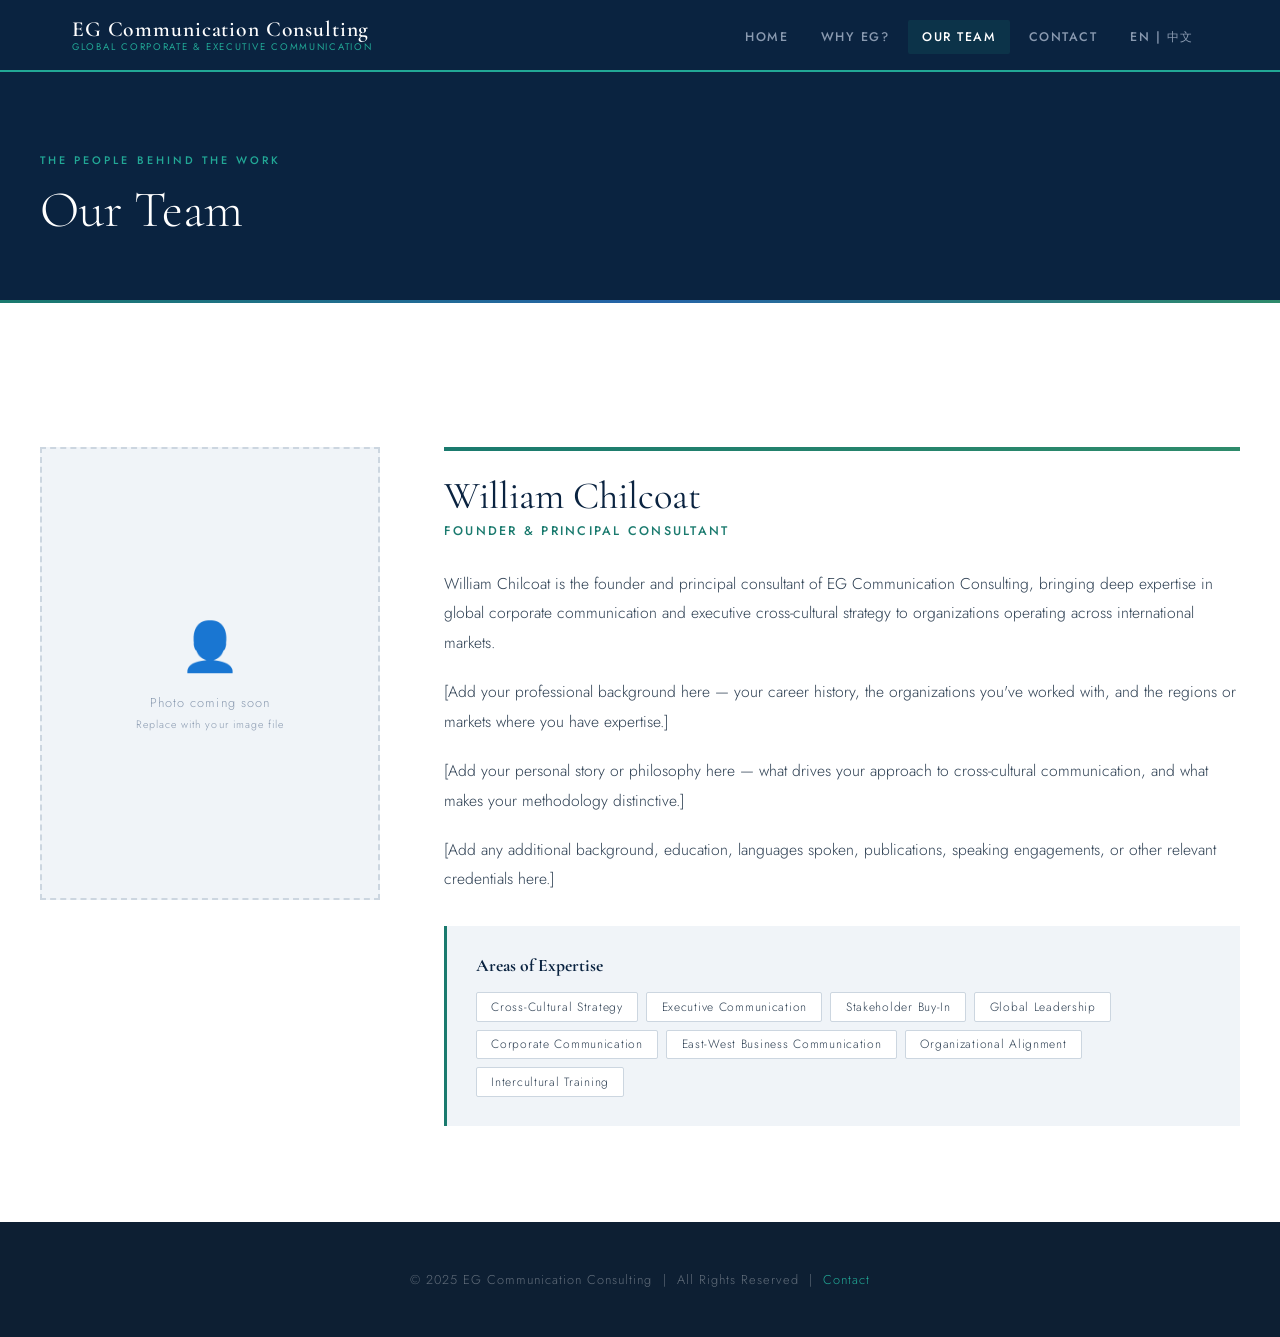
==== our-team.html @ dd1df1f5 "Add files via upload" ====
<!DOCTYPE html>
<html lang="en">
<head>
  <meta charset="UTF-8" />
  <meta name="viewport" content="width=device-width, initial-scale=1.0" />
  <title>Our Team — EG Communication Consulting</title>
  <link rel="stylesheet" href="style.css" />
</head>
<body>

  <!-- ─── NAV ─── -->
  <nav>
    <div class="nav-inner">
      <a href="index.html" class="nav-logo">
        <span class="nav-logo-main">EG Communication Consulting</span>
        <span class="nav-logo-sub">Global Corporate &amp; Executive Communication</span>
      </a>
      <ul class="nav-links">
        <li><a href="index.html">Home</a></li>
        <li><a href="why-eg.html">Why EG?</a></li>
        <li><a href="our-team.html" class="active">Our Team</a></li>
        <li><a href="contact.html">Contact</a></li>
        <li><a href="language.html" class="nav-lang">EN | 中文</a></li>
      </ul>
    </div>
  </nav>

  <!-- ─── PAGE HEADER ─── -->
  <div class="page-header">
    <div class="page-header-inner">
      <p class="section-label">The People Behind the Work</p>
      <h1>Our Team</h1>
    </div>
  </div>

  <!-- ─── TEAM SECTION ─── -->
  <section>
    <div class="section-inner">
      <div class="team-grid">

        <!-- Photo Column -->
        <div class="team-photo">
          <!-- 
            TO ADD YOUR PHOTO:
            Replace the placeholder div below with:
            <img src="william-chilcoat.jpg" alt="William Chilcoat" />
            and place your photo file in the same folder as this HTML file.
          -->
          <div class="team-photo-placeholder">
            <span>👤</span>
            <p>Photo coming soon<br><small>Replace with your image file</small></p>
          </div>
        </div>

        <!-- Bio Column -->
        <div class="team-bio-col">
          <div class="team-accent-bar"></div>
          <h2 class="team-name">William Chilcoat</h2>
          <p class="team-title">Founder &amp; Principal Consultant</p>

          <div class="team-bio">
            <!-- 
              PLACEHOLDER BIO — Replace this content with William's actual biography.
              You can replace each paragraph below with your own text.
            -->
            <p>
              William Chilcoat is the founder and principal consultant of EG Communication 
              Consulting, bringing deep expertise in global corporate communication and 
              executive cross-cultural strategy to organizations operating across international 
              markets.
            </p>
            <p>
              [Add your professional background here — your career history, the organizations 
              you've worked with, and the regions or markets where you have expertise.]
            </p>
            <p>
              [Add your personal story or philosophy here — what drives your approach to 
              cross-cultural communication, and what makes your methodology distinctive.]
            </p>
            <p>
              [Add any additional background, education, languages spoken, publications, 
              speaking engagements, or other relevant credentials here.]
            </p>
          </div>

          <div class="team-expertise">
            <h4>Areas of Expertise</h4>
            <div class="expertise-tags">
              <span class="tag">Cross-Cultural Strategy</span>
              <span class="tag">Executive Communication</span>
              <span class="tag">Stakeholder Buy-In</span>
              <span class="tag">Global Leadership</span>
              <span class="tag">Corporate Communication</span>
              <span class="tag">East-West Business Communication</span>
              <span class="tag">Organizational Alignment</span>
              <span class="tag">Intercultural Training</span>
            </div>
          </div>
        </div>

      </div>
    </div>
  </section>

  <!-- ─── FOOTER ─── -->
  <footer>
    <p>&copy; 2025 EG Communication Consulting &nbsp;|&nbsp; All Rights Reserved &nbsp;|&nbsp; <a href="contact.html">Contact</a></p>
  </footer>

</body>
</html>
---- style.css ----
@import url('https://fonts.googleapis.com/css2?family=Cormorant+Garamond:wght@300;400;600&family=Jost:wght@300;400;500;600&display=swap');

:root {
  --navy: #0a2340;
  --blue: #1a4a7a;
  --blue-mid: #2563a8;
  --teal: #1a7a6e;
  --teal-light: #22a896;
  --green: #1a5c3a;
  --green-light: #2e8b6b;
  --gold: #c8a84b;
  --cream: #f5f2ec;
  --white: #ffffff;
  --light-gray: #f0f4f8;
  --mid-gray: #8a9ab0;
  --text-dark: #0d1f33;
  --text-body: #2d3f52;
}

* {
  margin: 0;
  padding: 0;
  box-sizing: border-box;
}

html {
  scroll-behavior: smooth;
}

body {
  font-family: 'Jost', sans-serif;
  color: var(--text-body);
  background: var(--white);
  font-weight: 300;
}

/* ─── NAV ─────────────────────────────────────────────── */

nav {
  background: var(--navy);
  position: sticky;
  top: 0;
  z-index: 100;
  border-bottom: 2px solid var(--teal-light);
}

.nav-inner {
  max-width: 1200px;
  margin: 0 auto;
  padding: 0 2rem;
  display: flex;
  align-items: center;
  justify-content: space-between;
  height: 70px;
}

.nav-logo {
  text-decoration: none;
  display: flex;
  flex-direction: column;
  line-height: 1.1;
}

.nav-logo-main {
  font-family: 'Cormorant Garamond', serif;
  font-size: 1.35rem;
  font-weight: 600;
  color: var(--white);
  letter-spacing: 0.04em;
}

.nav-logo-sub {
  font-size: 0.6rem;
  color: var(--teal-light);
  letter-spacing: 0.18em;
  text-transform: uppercase;
  font-weight: 400;
}

.nav-links {
  list-style: none;
  display: flex;
  gap: 0.25rem;
}

.nav-links a {
  text-decoration: none;
  color: var(--mid-gray);
  font-size: 0.78rem;
  font-weight: 500;
  letter-spacing: 0.12em;
  text-transform: uppercase;
  padding: 0.5rem 0.9rem;
  border-radius: 2px;
  transition: color 0.2s, background 0.2s;
}

.nav-links a:hover,
.nav-links a.active {
  color: var(--white);
  background: rgba(26, 122, 110, 0.18);
}

.nav-lang {
  font-size: 0.75rem;
  letter-spacing: 0.1em;
}

/* ─── HERO ────────────────────────────────────────────── */

.hero {
  position: relative;
  height: 88vh;
  min-height: 560px;
  display: flex;
  align-items: center;
  overflow: hidden;
  background: var(--navy);
}

.hero-bg {
  position: absolute;
  inset: 0;
  background-image: url('https://images.unsplash.com/photo-1507679799987-c73779587ccf?w=1600&q=80');
  background-size: cover;
  background-position: center 30%;
  opacity: 0.22;
}

.hero-overlay {
  position: absolute;
  inset: 0;
  background: linear-gradient(135deg, var(--navy) 0%, rgba(10,35,64,0.75) 50%, rgba(26,90,58,0.4) 100%);
}

.hero-content {
  position: relative;
  z-index: 2;
  max-width: 1200px;
  margin: 0 auto;
  padding: 0 2rem;
  width: 100%;
}

.hero-eyebrow {
  font-size: 0.72rem;
  letter-spacing: 0.28em;
  text-transform: uppercase;
  color: var(--teal-light);
  margin-bottom: 1.4rem;
  font-weight: 500;
}

.hero-title {
  font-family: 'Cormorant Garamond', serif;
  font-size: clamp(2.8rem, 6vw, 5rem);
  font-weight: 300;
  color: var(--white);
  line-height: 1.08;
  max-width: 780px;
  margin-bottom: 1.6rem;
}

.hero-title em {
  font-style: italic;
  color: var(--teal-light);
}

.hero-tagline {
  font-size: 1.05rem;
  color: rgba(255,255,255,0.72);
  max-width: 540px;
  line-height: 1.75;
  font-weight: 300;
  margin-bottom: 2.4rem;
  letter-spacing: 0.02em;
}

.hero-divider {
  width: 60px;
  height: 2px;
  background: linear-gradient(90deg, var(--teal-light), var(--green-light));
  margin-bottom: 2.4rem;
}

.btn {
  display: inline-block;
  padding: 0.85rem 2.2rem;
  font-family: 'Jost', sans-serif;
  font-size: 0.78rem;
  font-weight: 500;
  letter-spacing: 0.16em;
  text-transform: uppercase;
  text-decoration: none;
  border-radius: 2px;
  transition: background 0.2s, color 0.2s, border-color 0.2s;
}

.btn-primary {
  background: var(--teal);
  color: var(--white);
  border: 1px solid var(--teal);
}

.btn-primary:hover {
  background: var(--teal-light);
  border-color: var(--teal-light);
}

.btn-outline {
  background: transparent;
  color: var(--white);
  border: 1px solid rgba(255,255,255,0.4);
  margin-left: 1rem;
}

.btn-outline:hover {
  background: rgba(255,255,255,0.08);
  border-color: rgba(255,255,255,0.7);
}

/* ─── SECTIONS ────────────────────────────────────────── */

section {
  padding: 6rem 2rem;
}

.section-inner {
  max-width: 1200px;
  margin: 0 auto;
}

.section-label {
  font-size: 0.68rem;
  letter-spacing: 0.28em;
  text-transform: uppercase;
  color: var(--teal);
  margin-bottom: 0.9rem;
  font-weight: 500;
}

.section-title {
  font-family: 'Cormorant Garamond', serif;
  font-size: clamp(2rem, 3.5vw, 3rem);
  font-weight: 400;
  color: var(--navy);
  line-height: 1.15;
  margin-bottom: 1.2rem;
}

.section-body {
  font-size: 1rem;
  line-height: 1.85;
  color: var(--text-body);
  max-width: 640px;
  font-weight: 300;
}

/* ─── SERVICES GRID ───────────────────────────────────── */

.services-bg {
  background: var(--light-gray);
}

.services-grid {
  display: grid;
  grid-template-columns: repeat(auto-fit, minmax(280px, 1fr));
  gap: 1.5rem;
  margin-top: 3rem;
}

.service-card {
  background: var(--white);
  padding: 2.4rem 2rem;
  border-top: 3px solid var(--teal);
  position: relative;
}

.service-card:nth-child(2) { border-top-color: var(--blue-mid); }
.service-card:nth-child(3) { border-top-color: var(--green-light); }
.service-card:nth-child(4) { border-top-color: var(--gold); }

.service-icon {
  font-size: 1.8rem;
  margin-bottom: 1rem;
  display: block;
}

.service-card h3 {
  font-family: 'Cormorant Garamond', serif;
  font-size: 1.3rem;
  font-weight: 600;
  color: var(--navy);
  margin-bottom: 0.75rem;
}

.service-card p {
  font-size: 0.9rem;
  line-height: 1.75;
  color: var(--text-body);
  font-weight: 300;
}

/* ─── IMAGE STRIP ─────────────────────────────────────── */

.image-strip {
  display: grid;
  grid-template-columns: repeat(3, 1fr);
  height: 340px;
  overflow: hidden;
}

.strip-img {
  overflow: hidden;
  position: relative;
}

.strip-img img {
  width: 100%;
  height: 100%;
  object-fit: cover;
  display: block;
  filter: saturate(0.85);
  transition: transform 0.4s ease;
}

.strip-img:hover img {
  transform: scale(1.04);
}

.strip-img .overlay {
  position: absolute;
  inset: 0;
  background: linear-gradient(to top, rgba(10,35,64,0.5) 0%, transparent 60%);
}

/* ─── STATS BAR ───────────────────────────────────────── */

.stats-bar {
  background: var(--navy);
  padding: 3.5rem 2rem;
}

.stats-inner {
  max-width: 1200px;
  margin: 0 auto;
  display: grid;
  grid-template-columns: repeat(4, 1fr);
  gap: 2rem;
  text-align: center;
}

.stat-num {
  font-family: 'Cormorant Garamond', serif;
  font-size: 2.8rem;
  font-weight: 300;
  color: var(--teal-light);
  line-height: 1;
  margin-bottom: 0.4rem;
}

.stat-label {
  font-size: 0.72rem;
  letter-spacing: 0.16em;
  text-transform: uppercase;
  color: rgba(255,255,255,0.55);
  font-weight: 400;
}

/* ─── FOOTER ──────────────────────────────────────────── */

footer {
  background: var(--text-dark);
  padding: 3rem 2rem;
  text-align: center;
}

footer p {
  color: rgba(255,255,255,0.35);
  font-size: 0.8rem;
  letter-spacing: 0.08em;
}

footer a {
  color: var(--teal-light);
  text-decoration: none;
}

/* ─── PAGE HEADER (inner pages) ──────────────────────── */

.page-header {
  background: var(--navy);
  padding: 5rem 2rem 4rem;
  position: relative;
  overflow: hidden;
}

.page-header::after {
  content: '';
  position: absolute;
  bottom: 0;
  left: 0;
  right: 0;
  height: 3px;
  background: linear-gradient(90deg, var(--teal), var(--blue-mid), var(--green-light));
}

.page-header-inner {
  max-width: 1200px;
  margin: 0 auto;
}

.page-header .section-label {
  color: var(--teal-light);
}

.page-header h1 {
  font-family: 'Cormorant Garamond', serif;
  font-size: clamp(2.2rem, 4vw, 3.5rem);
  font-weight: 300;
  color: var(--white);
  line-height: 1.1;
}

/* ─── TEAM PAGE ───────────────────────────────────────── */

.team-grid {
  display: grid;
  grid-template-columns: 340px 1fr;
  gap: 4rem;
  align-items: start;
  margin-top: 3rem;
}

.team-photo {
  position: relative;
}

.team-photo img {
  width: 100%;
  aspect-ratio: 3/4;
  object-fit: cover;
  display: block;
  background: var(--light-gray);
}

.team-photo-placeholder {
  width: 100%;
  aspect-ratio: 3/4;
  background: var(--light-gray);
  display: flex;
  flex-direction: column;
  align-items: center;
  justify-content: center;
  color: var(--mid-gray);
  border: 2px dashed #ccd6e0;
}

.team-photo-placeholder span {
  font-size: 3rem;
  display: block;
  margin-bottom: 0.75rem;
}

.team-photo-placeholder p {
  font-size: 0.8rem;
  letter-spacing: 0.08em;
  text-align: center;
  line-height: 1.6;
}

.team-accent-bar {
  height: 4px;
  background: linear-gradient(90deg, var(--teal), var(--green-light));
  margin-bottom: 1.5rem;
}

.team-name {
  font-family: 'Cormorant Garamond', serif;
  font-size: 2.4rem;
  font-weight: 400;
  color: var(--navy);
  line-height: 1.1;
  margin-bottom: 0.3rem;
}

.team-title {
  font-size: 0.78rem;
  letter-spacing: 0.18em;
  text-transform: uppercase;
  color: var(--teal);
  margin-bottom: 1.8rem;
  font-weight: 500;
}

.team-bio p {
  font-size: 0.98rem;
  line-height: 1.9;
  color: var(--text-body);
  margin-bottom: 1.2rem;
  font-weight: 300;
}

.team-expertise {
  margin-top: 2rem;
  padding: 1.8rem;
  background: var(--light-gray);
  border-left: 3px solid var(--teal);
}

.team-expertise h4 {
  font-family: 'Cormorant Garamond', serif;
  font-size: 1.1rem;
  color: var(--navy);
  margin-bottom: 1rem;
}

.expertise-tags {
  display: flex;
  flex-wrap: wrap;
  gap: 0.5rem;
}

.tag {
  background: var(--white);
  border: 1px solid #ccd6e0;
  padding: 0.3rem 0.9rem;
  font-size: 0.75rem;
  color: var(--text-body);
  letter-spacing: 0.06em;
  border-radius: 2px;
}

/* ─── WHY EG PAGE ─────────────────────────────────────── */

.why-grid {
  display: grid;
  grid-template-columns: repeat(auto-fit, minmax(300px, 1fr));
  gap: 2rem;
  margin-top: 3.5rem;
}

.why-card {
  padding: 2.5rem;
  border: 1px solid #dce8f0;
  position: relative;
  background: var(--white);
}

.why-card::before {
  content: '';
  position: absolute;
  top: 0;
  left: 0;
  width: 3px;
  height: 100%;
  background: var(--teal);
}

.why-card:nth-child(2)::before { background: var(--blue-mid); }
.why-card:nth-child(3)::before { background: var(--green-light); }
.why-card:nth-child(4)::before { background: var(--gold); }
.why-card:nth-child(5)::before { background: var(--teal-light); }
.why-card:nth-child(6)::before { background: var(--navy); }

.why-num {
  font-family: 'Cormorant Garamond', serif;
  font-size: 3rem;
  font-weight: 300;
  color: var(--light-gray);
  line-height: 1;
  margin-bottom: 0.5rem;
}

.why-card h3 {
  font-family: 'Cormorant Garamond', serif;
  font-size: 1.35rem;
  color: var(--navy);
  margin-bottom: 0.75rem;
}

.why-card p {
  font-size: 0.9rem;
  line-height: 1.8;
  color: var(--text-body);
  font-weight: 300;
}

.why-quote {
  background: var(--navy);
  padding: 4rem 2rem;
  text-align: center;
  margin-top: 4rem;
}

.why-quote blockquote {
  font-family: 'Cormorant Garamond', serif;
  font-size: clamp(1.4rem, 2.5vw, 2rem);
  font-weight: 300;
  font-style: italic;
  color: var(--white);
  max-width: 800px;
  margin: 0 auto;
  line-height: 1.6;
}

.why-quote cite {
  display: block;
  margin-top: 1.5rem;
  font-size: 0.75rem;
  letter-spacing: 0.16em;
  text-transform: uppercase;
  color: var(--teal-light);
  font-style: normal;
}

/* ─── CONTACT PAGE ────────────────────────────────────── */

.contact-grid {
  display: grid;
  grid-template-columns: 1fr 1.6fr;
  gap: 5rem;
  margin-top: 3rem;
  align-items: start;
}

.contact-info h3 {
  font-family: 'Cormorant Garamond', serif;
  font-size: 1.6rem;
  color: var(--navy);
  margin-bottom: 1rem;
}

.contact-info p {
  font-size: 0.93rem;
  line-height: 1.85;
  color: var(--text-body);
  margin-bottom: 2rem;
  font-weight: 300;
}

.contact-detail {
  display: flex;
  align-items: flex-start;
  gap: 1rem;
  margin-bottom: 1.2rem;
  font-size: 0.88rem;
  color: var(--text-body);
}

.contact-detail-icon {
  font-size: 1rem;
  color: var(--teal);
  margin-top: 0.1rem;
  flex-shrink: 0;
}

.contact-form {
  background: var(--light-gray);
  padding: 3rem;
}

.form-row {
  display: grid;
  grid-template-columns: 1fr 1fr;
  gap: 1.2rem;
}

.form-group {
  margin-bottom: 1.4rem;
}

.form-group label {
  display: block;
  font-size: 0.72rem;
  letter-spacing: 0.14em;
  text-transform: uppercase;
  color: var(--navy);
  font-weight: 500;
  margin-bottom: 0.5rem;
}

.form-group input,
.form-group select,
.form-group textarea {
  width: 100%;
  padding: 0.85rem 1rem;
  border: 1px solid #ccd6e0;
  background: var(--white);
  font-family: 'Jost', sans-serif;
  font-size: 0.9rem;
  font-weight: 300;
  color: var(--text-dark);
  border-radius: 1px;
  outline: none;
}

.form-group input:focus,
.form-group select:focus,
.form-group textarea:focus {
  border-color: var(--teal);
}

.form-group textarea {
  resize: vertical;
  min-height: 130px;
}

.btn-submit {
  background: var(--navy);
  color: var(--white);
  border: none;
  padding: 1rem 2.5rem;
  font-family: 'Jost', sans-serif;
  font-size: 0.78rem;
  font-weight: 500;
  letter-spacing: 0.16em;
  text-transform: uppercase;
  cursor: pointer;
  transition: background 0.2s;
  width: 100%;
  border-radius: 1px;
}

.btn-submit:hover {
  background: var(--teal);
}

/* ─── LANGUAGE PAGE ───────────────────────────────────── */

.lang-grid {
  display: grid;
  grid-template-columns: 1fr 1fr;
  gap: 2rem;
  margin-top: 3rem;
  max-width: 800px;
}

.lang-card {
  display: block;
  text-decoration: none;
  padding: 3rem 2.5rem;
  border: 2px solid #dce8f0;
  text-align: center;
  transition: border-color 0.2s, background 0.2s;
  background: var(--white);
}

.lang-card:hover {
  border-color: var(--teal);
  background: var(--light-gray);
}

.lang-card.active-lang {
  border-color: var(--teal);
  background: var(--light-gray);
}

.lang-flag {
  font-size: 3rem;
  display: block;
  margin-bottom: 1rem;
}

.lang-name {
  font-family: 'Cormorant Garamond', serif;
  font-size: 1.6rem;
  color: var(--navy);
  margin-bottom: 0.4rem;
}

.lang-native {
  font-size: 0.82rem;
  color: var(--mid-gray);
  letter-spacing: 0.08em;
}

.lang-check {
  display: inline-block;
  margin-top: 1rem;
  font-size: 0.72rem;
  letter-spacing: 0.14em;
  text-transform: uppercase;
  color: var(--teal);
  font-weight: 500;
}

/* ─── RESPONSIVE ──────────────────────────────────────── */

@media (max-width: 900px) {
  .team-grid { grid-template-columns: 1fr; }
  .team-photo { max-width: 320px; }
  .contact-grid { grid-template-columns: 1fr; gap: 3rem; }
  .stats-inner { grid-template-columns: repeat(2, 1fr); }
  .image-strip { grid-template-columns: 1fr; height: auto; }
  .strip-img { height: 220px; }
  .form-row { grid-template-columns: 1fr; }
}

@media (max-width: 700px) {
  .nav-links { display: none; }
  .nav-inner { padding: 0 1.2rem; }
  section { padding: 4rem 1.2rem; }
  .contact-form { padding: 2rem 1.5rem; }
  .lang-grid { grid-template-columns: 1fr; max-width: 360px; }
  .stats-inner { grid-template-columns: repeat(2, 1fr); gap: 1.5rem; }
}
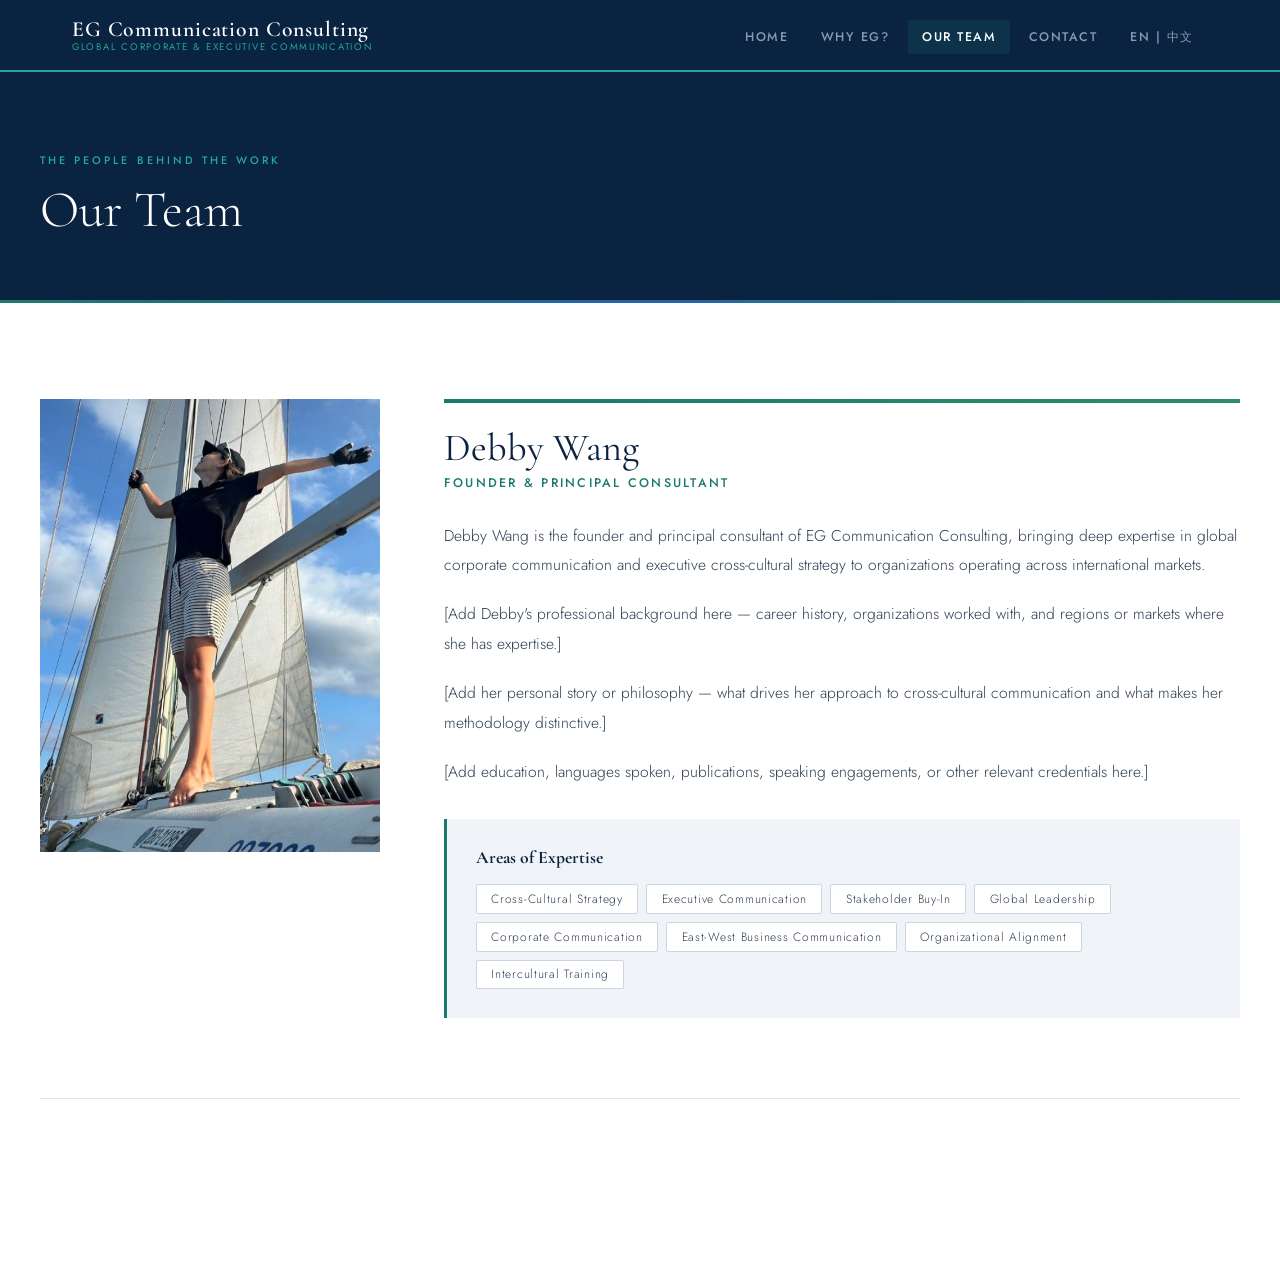
==== commit 16b3b3bf: "Add files via upload" ====
--- a/our-team.html
+++ b/our-team.html
@@ -5,10 +5,40 @@
   <meta name="viewport" content="width=device-width, initial-scale=1.0" />
   <title>Our Team — EG Communication Consulting</title>
   <link rel="stylesheet" href="style.css" />
+  <style>
+    .team-member {
+      display: grid;
+      grid-template-columns: 340px 1fr;
+      gap: 4rem;
+      align-items: start;
+      margin-bottom: 5rem;
+      padding-bottom: 5rem;
+      border-bottom: 1px solid #dce8f0;
+    }
+    .team-member:last-child {
+      border-bottom: none;
+      margin-bottom: 0;
+      padding-bottom: 0;
+    }
+    .team-photo img {
+      width: 100%;
+      aspect-ratio: 3/4;
+      object-fit: cover;
+      object-position: center top;
+      display: block;
+    }
+    @media (max-width: 900px) {
+      .team-member {
+        grid-template-columns: 1fr;
+      }
+      .team-photo {
+        max-width: 320px;
+      }
+    }
+  </style>
 </head>
 <body>
 
-  <!-- ─── NAV ─── -->
   <nav>
     <div class="nav-inner">
       <a href="index.html" class="nav-logo">
@@ -25,7 +55,6 @@
     </div>
   </nav>
 
-  <!-- ─── PAGE HEADER ─── -->
   <div class="page-header">
     <div class="page-header-inner">
       <p class="section-label">The People Behind the Work</p>
@@ -33,56 +62,38 @@
     </div>
   </div>
 
-  <!-- ─── TEAM SECTION ─── -->
   <section>
     <div class="section-inner">
-      <div class="team-grid">
 
-        <!-- Photo Column -->
+      <!-- ─── DEBBY WANG ─── -->
+      <div class="team-member">
         <div class="team-photo">
-          <!-- 
-            TO ADD YOUR PHOTO:
-            Replace the placeholder div below with:
-            <img src="william-chilcoat.jpg" alt="William Chilcoat" />
-            and place your photo file in the same folder as this HTML file.
-          -->
-          <div class="team-photo-placeholder">
-            <span>👤</span>
-            <p>Photo coming soon<br><small>Replace with your image file</small></p>
-          </div>
+          <img src="[data-uri]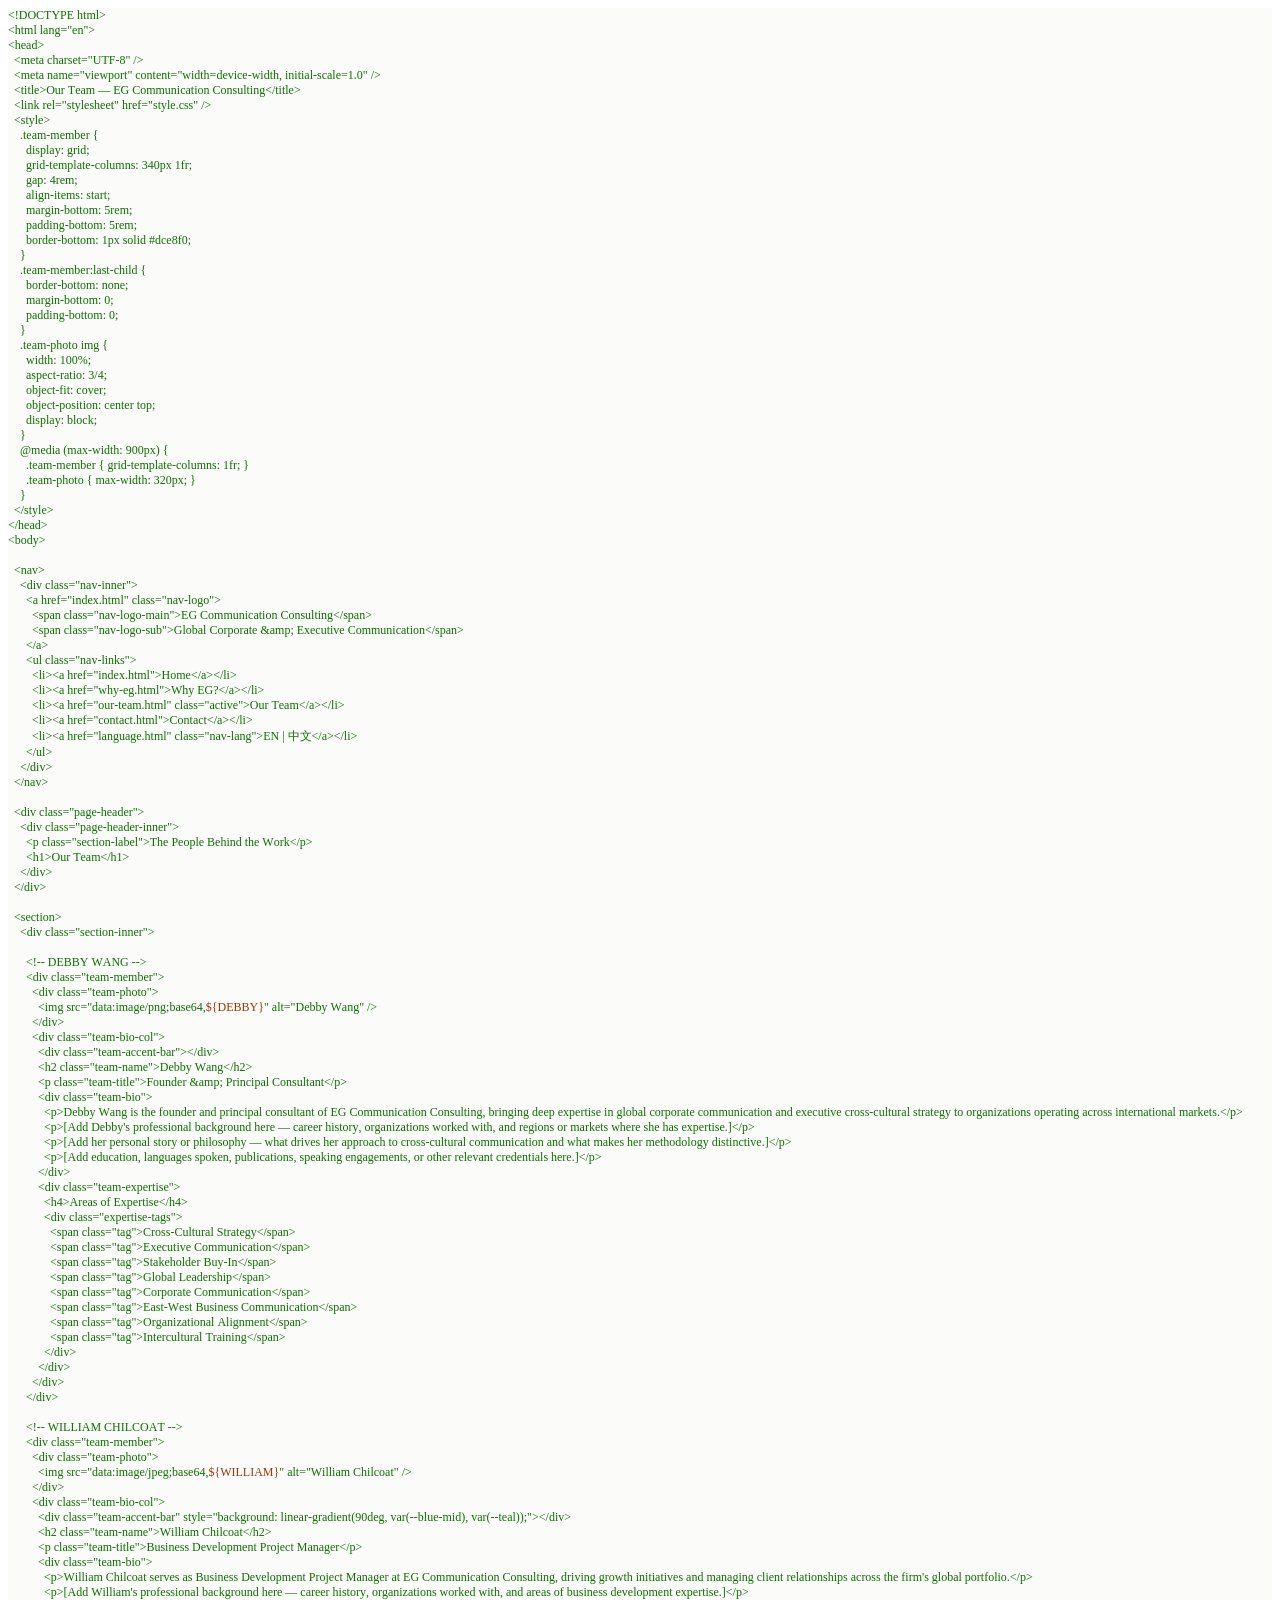
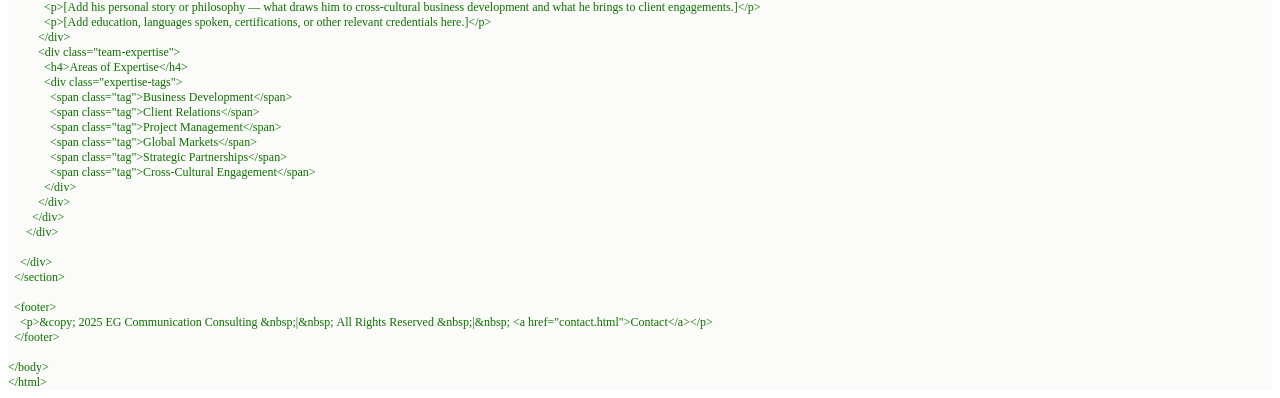
==== commit 73ff93e9: "Add files via upload" ====
--- a/our-team.html
+++ b/our-team.html
@@ -1,116 +1,150 @@
-<!DOCTYPE html>
-<html lang="en">
+<!DOCTYPE html PUBLIC "-//W3C//DTD HTML 4.01//EN" "http://www.w3.org/TR/html4/strict.dtd">
+<html>
 <head>
-  <meta charset="UTF-8" />
-  <meta name="viewport" content="width=device-width, initial-scale=1.0" />
-  <title>Our Team — EG Communication Consulting</title>
-  <link rel="stylesheet" href="style.css" />
-  <style>
-    .team-member {
-      display: grid;
-      grid-template-columns: 340px 1fr;
-      gap: 4rem;
-      align-items: start;
-      margin-bottom: 5rem;
-      padding-bottom: 5rem;
-      border-bottom: 1px solid #dce8f0;
-    }
-    .team-member:last-child {
-      border-bottom: none;
-      margin-bottom: 0;
-      padding-bottom: 0;
-    }
-    .team-photo img {
-      width: 100%;
-      aspect-ratio: 3/4;
-      object-fit: cover;
-      object-position: center top;
-      display: block;
-    }
-    @media (max-width: 900px) {
-      .team-member {
-        grid-template-columns: 1fr;
-      }
-      .team-photo {
-        max-width: 320px;
-      }
-    }
+  <meta http-equiv="Content-Type" content="text/html; charset=utf-8">
+  <meta http-equiv="Content-Style-Type" content="text/css">
+  <title></title>
+  <meta name="Generator" content="Cocoa HTML Writer">
+  <meta name="CocoaVersion" content="2685.4">
+  <style type="text/css">
+    p.p1 {margin: 0.0px 0.0px 0.0px 0.0px; font: 12.0px '.AppleSystemUIFontMonospaced'; color: #0f7001; -webkit-text-stroke: #0f7001; background-color: #fbfbfa}
+    p.p2 {margin: 0.0px 0.0px 0.0px 0.0px; font: 12.0px '.AppleSystemUIFontMonospaced'; color: #101318; -webkit-text-stroke: #101318; background-color: #fbfbfa; min-height: 15.0px}
+    span.s1 {font-kerning: none}
+    span.s2 {font-kerning: none; color: #a23704; -webkit-text-stroke: 0px #a23704}
   </style>
 </head>
 <body>
-
-  <nav>
-    <div class="nav-inner">
-      <a href="index.html" class="nav-logo">
-        <span class="nav-logo-main">EG Communication Consulting</span>
-        <span class="nav-logo-sub">Global Corporate &amp; Executive Communication</span>
-      </a>
-      <ul class="nav-links">
-        <li><a href="index.html">Home</a></li>
-        <li><a href="why-eg.html">Why EG?</a></li>
-        <li><a href="our-team.html" class="active">Our Team</a></li>
-        <li><a href="contact.html">Contact</a></li>
-        <li><a href="language.html" class="nav-lang">EN | 中文</a></li>
-      </ul>
-    </div>
-  </nav>
-
-  <div class="page-header">
-    <div class="page-header-inner">
-      <p class="section-label">The People Behind the Work</p>
-      <h1>Our Team</h1>
-    </div>
-  </div>
-
-  <section>
-    <div class="section-inner">
-
-      <!-- ─── DEBBY WANG ─── -->
-      <div class="team-member">
-        <div class="team-photo">
-          <img src="[data-uri]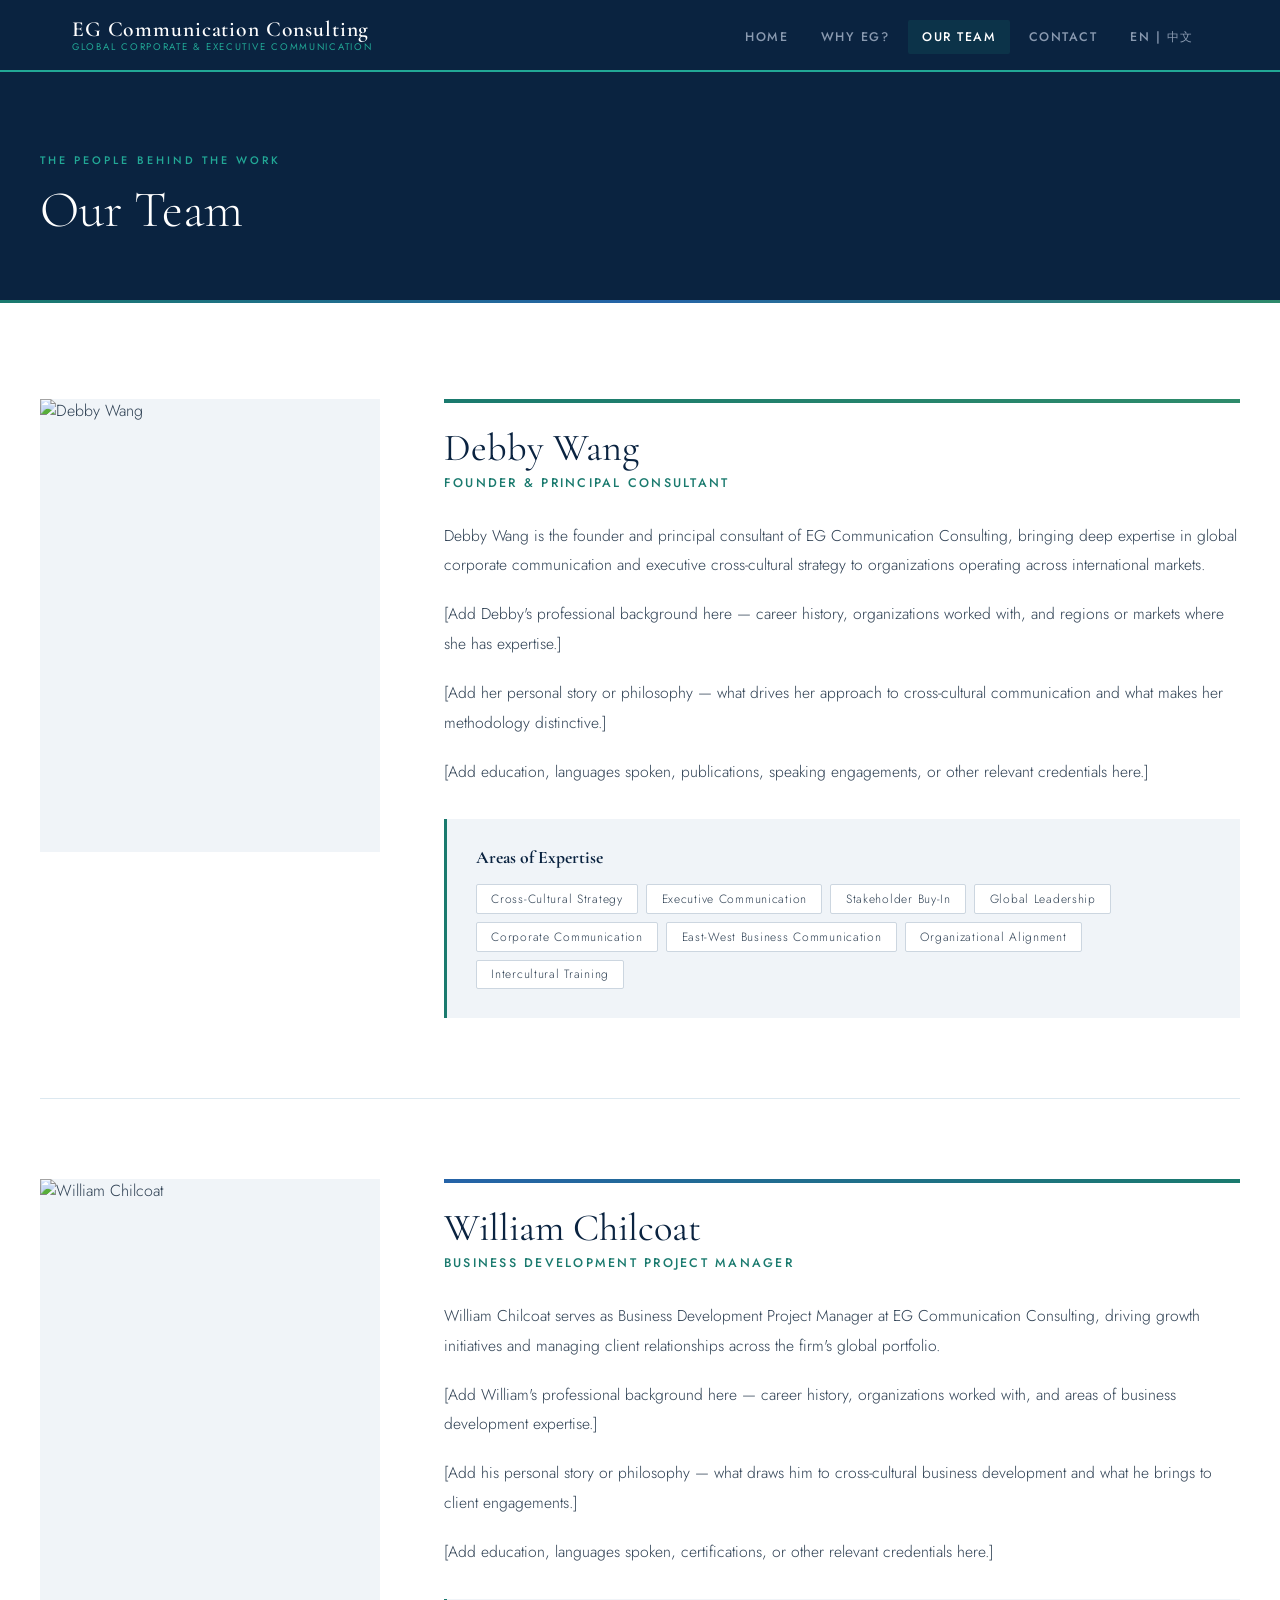
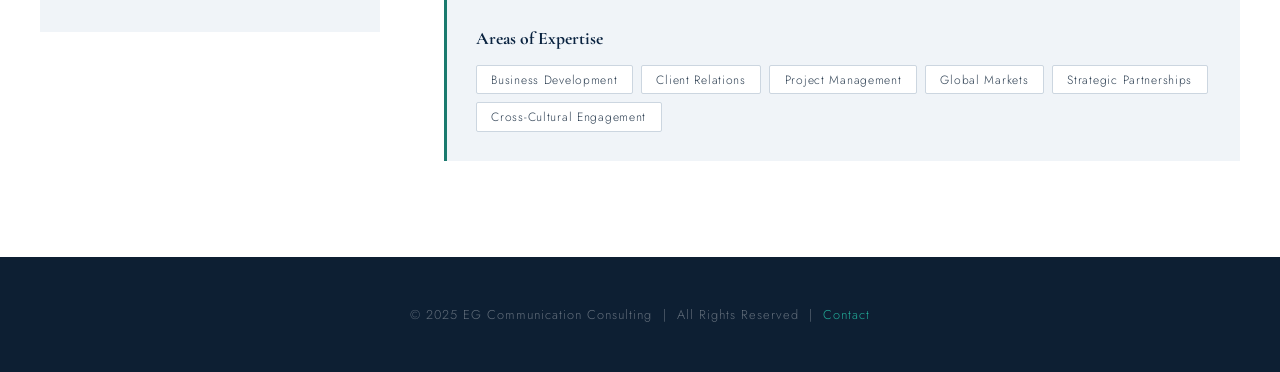
==== commit fbbb1884: "Add files via upload" ====
--- a/our-team.html
+++ b/our-team.html
@@ -1,150 +1,132 @@
-<!DOCTYPE html PUBLIC "-//W3C//DTD HTML 4.01//EN" "http://www.w3.org/TR/html4/strict.dtd">
-<html>
+<!DOCTYPE html>
+<html lang="en">
 <head>
-  <meta http-equiv="Content-Type" content="text/html; charset=utf-8">
-  <meta http-equiv="Content-Style-Type" content="text/css">
-  <title></title>
-  <meta name="Generator" content="Cocoa HTML Writer">
-  <meta name="CocoaVersion" content="2685.4">
-  <style type="text/css">
-    p.p1 {margin: 0.0px 0.0px 0.0px 0.0px; font: 12.0px '.AppleSystemUIFontMonospaced'; color: #0f7001; -webkit-text-stroke: #0f7001; background-color: #fbfbfa}
-    p.p2 {margin: 0.0px 0.0px 0.0px 0.0px; font: 12.0px '.AppleSystemUIFontMonospaced'; color: #101318; -webkit-text-stroke: #101318; background-color: #fbfbfa; min-height: 15.0px}
-    span.s1 {font-kerning: none}
-    span.s2 {font-kerning: none; color: #a23704; -webkit-text-stroke: 0px #a23704}
+  <meta charset="UTF-8" />
+  <meta name="viewport" content="width=device-width, initial-scale=1.0" />
+  <title>Our Team — EG Communication Consulting</title>
+  <link rel="stylesheet" href="style.css" />
+  <style>
+    .team-member {
+      display: grid;
+      grid-template-columns: 340px 1fr;
+      gap: 4rem;
+      align-items: start;
+      margin-bottom: 5rem;
+      padding-bottom: 5rem;
+      border-bottom: 1px solid #dce8f0;
+    }
+    .team-member:last-child {
+      border-bottom: none;
+      margin-bottom: 0;
+      padding-bottom: 0;
+    }
+    .team-photo img {
+      width: 100%;
+      aspect-ratio: 3/4;
+      object-fit: cover;
+      object-position: center top;
+      display: block;
+    }
+    @media (max-width: 900px) {
+      .team-member { grid-template-columns: 1fr; }
+      .team-photo { max-width: 320px; }
+    }
   </style>
 </head>
 <body>
-<p class="p1"><span class="s1">&lt;!DOCTYPE html&gt;</span></p>
-<p class="p1"><span class="s1">&lt;html lang="en"&gt;</span></p>
-<p class="p1"><span class="s1">&lt;head&gt;</span></p>
-<p class="p1"><span class="s1"><span class="Apple-converted-space">  </span>&lt;meta charset="UTF-8" /&gt;</span></p>
-<p class="p1"><span class="s1"><span class="Apple-converted-space">  </span>&lt;meta name="viewport" content="width=device-width, initial-scale=1.0" /&gt;</span></p>
-<p class="p1"><span class="s1"><span class="Apple-converted-space">  </span>&lt;title&gt;Our Team — EG Communication Consulting&lt;/title&gt;</span></p>
-<p class="p1"><span class="s1"><span class="Apple-converted-space">  </span>&lt;link rel="stylesheet" href="style.css" /&gt;</span></p>
-<p class="p1"><span class="s1"><span class="Apple-converted-space">  </span>&lt;style&gt;</span></p>
-<p class="p1"><span class="s1"><span class="Apple-converted-space">    </span>.team-member {</span></p>
-<p class="p1"><span class="s1"><span class="Apple-converted-space">      </span>display: grid;</span></p>
-<p class="p1"><span class="s1"><span class="Apple-converted-space">      </span>grid-template-columns: 340px 1fr;</span></p>
-<p class="p1"><span class="s1"><span class="Apple-converted-space">      </span>gap: 4rem;</span></p>
-<p class="p1"><span class="s1"><span class="Apple-converted-space">      </span>align-items: start;</span></p>
-<p class="p1"><span class="s1"><span class="Apple-converted-space">      </span>margin-bottom: 5rem;</span></p>
-<p class="p1"><span class="s1"><span class="Apple-converted-space">      </span>padding-bottom: 5rem;</span></p>
-<p class="p1"><span class="s1"><span class="Apple-converted-space">      </span>border-bottom: 1px solid #dce8f0;</span></p>
-<p class="p1"><span class="s1"><span class="Apple-converted-space">    </span>}</span></p>
-<p class="p1"><span class="s1"><span class="Apple-converted-space">    </span>.team-member:last-child {</span></p>
-<p class="p1"><span class="s1"><span class="Apple-converted-space">      </span>border-bottom: none;</span></p>
-<p class="p1"><span class="s1"><span class="Apple-converted-space">      </span>margin-bottom: 0;</span></p>
-<p class="p1"><span class="s1"><span class="Apple-converted-space">      </span>padding-bottom: 0;</span></p>
-<p class="p1"><span class="s1"><span class="Apple-converted-space">    </span>}</span></p>
-<p class="p1"><span class="s1"><span class="Apple-converted-space">    </span>.team-photo img {</span></p>
-<p class="p1"><span class="s1"><span class="Apple-converted-space">      </span>width: 100%;</span></p>
-<p class="p1"><span class="s1"><span class="Apple-converted-space">      </span>aspect-ratio: 3/4;</span></p>
-<p class="p1"><span class="s1"><span class="Apple-converted-space">      </span>object-fit: cover;</span></p>
-<p class="p1"><span class="s1"><span class="Apple-converted-space">      </span>object-position: center top;</span></p>
-<p class="p1"><span class="s1"><span class="Apple-converted-space">      </span>display: block;</span></p>
-<p class="p1"><span class="s1"><span class="Apple-converted-space">    </span>}</span></p>
-<p class="p1"><span class="s1"><span class="Apple-converted-space">    </span>@media (max-width: 900px) {</span></p>
-<p class="p1"><span class="s1"><span class="Apple-converted-space">      </span>.team-member { grid-template-columns: 1fr; }</span></p>
-<p class="p1"><span class="s1"><span class="Apple-converted-space">      </span>.team-photo { max-width: 320px; }</span></p>
-<p class="p1"><span class="s1"><span class="Apple-converted-space">    </span>}</span></p>
-<p class="p1"><span class="s1"><span class="Apple-converted-space">  </span>&lt;/style&gt;</span></p>
-<p class="p1"><span class="s1">&lt;/head&gt;</span></p>
-<p class="p1"><span class="s1">&lt;body&gt;</span></p>
-<p class="p2"><span class="s1"></span><br></p>
-<p class="p1"><span class="s1"><span class="Apple-converted-space">  </span>&lt;nav&gt;</span></p>
-<p class="p1"><span class="s1"><span class="Apple-converted-space">    </span>&lt;div class="nav-inner"&gt;</span></p>
-<p class="p1"><span class="s1"><span class="Apple-converted-space">      </span>&lt;a href="index.html" class="nav-logo"&gt;</span></p>
-<p class="p1"><span class="s1"><span class="Apple-converted-space">        </span>&lt;span class="nav-logo-main"&gt;EG Communication Consulting&lt;/span&gt;</span></p>
-<p class="p1"><span class="s1"><span class="Apple-converted-space">        </span>&lt;span class="nav-logo-sub"&gt;Global Corporate &amp;amp; Executive Communication&lt;/span&gt;</span></p>
-<p class="p1"><span class="s1"><span class="Apple-converted-space">      </span>&lt;/a&gt;</span></p>
-<p class="p1"><span class="s1"><span class="Apple-converted-space">      </span>&lt;ul class="nav-links"&gt;</span></p>
-<p class="p1"><span class="s1"><span class="Apple-converted-space">        </span>&lt;li&gt;&lt;a href="index.html"&gt;Home&lt;/a&gt;&lt;/li&gt;</span></p>
-<p class="p1"><span class="s1"><span class="Apple-converted-space">        </span>&lt;li&gt;&lt;a href="why-eg.html"&gt;Why EG?&lt;/a&gt;&lt;/li&gt;</span></p>
-<p class="p1"><span class="s1"><span class="Apple-converted-space">        </span>&lt;li&gt;&lt;a href="our-team.html" class="active"&gt;Our Team&lt;/a&gt;&lt;/li&gt;</span></p>
-<p class="p1"><span class="s1"><span class="Apple-converted-space">        </span>&lt;li&gt;&lt;a href="contact.html"&gt;Contact&lt;/a&gt;&lt;/li&gt;</span></p>
-<p class="p1"><span class="s1"><span class="Apple-converted-space">        </span>&lt;li&gt;&lt;a href="language.html" class="nav-lang"&gt;EN | 中文&lt;/a&gt;&lt;/li&gt;</span></p>
-<p class="p1"><span class="s1"><span class="Apple-converted-space">      </span>&lt;/ul&gt;</span></p>
-<p class="p1"><span class="s1"><span class="Apple-converted-space">    </span>&lt;/div&gt;</span></p>
-<p class="p1"><span class="s1"><span class="Apple-converted-space">  </span>&lt;/nav&gt;</span></p>
-<p class="p2"><span class="s1"></span><br></p>
-<p class="p1"><span class="s1"><span class="Apple-converted-space">  </span>&lt;div class="page-header"&gt;</span></p>
-<p class="p1"><span class="s1"><span class="Apple-converted-space">    </span>&lt;div class="page-header-inner"&gt;</span></p>
-<p class="p1"><span class="s1"><span class="Apple-converted-space">      </span>&lt;p class="section-label"&gt;The People Behind the Work&lt;/p&gt;</span></p>
-<p class="p1"><span class="s1"><span class="Apple-converted-space">      </span>&lt;h1&gt;Our Team&lt;/h1&gt;</span></p>
-<p class="p1"><span class="s1"><span class="Apple-converted-space">    </span>&lt;/div&gt;</span></p>
-<p class="p1"><span class="s1"><span class="Apple-converted-space">  </span>&lt;/div&gt;</span></p>
-<p class="p2"><span class="s1"></span><br></p>
-<p class="p1"><span class="s1"><span class="Apple-converted-space">  </span>&lt;section&gt;</span></p>
-<p class="p1"><span class="s1"><span class="Apple-converted-space">    </span>&lt;div class="section-inner"&gt;</span></p>
-<p class="p2"><span class="s1"></span><br></p>
-<p class="p1"><span class="s1"><span class="Apple-converted-space">      </span>&lt;!-- DEBBY WANG --&gt;</span></p>
-<p class="p1"><span class="s1"><span class="Apple-converted-space">      </span>&lt;div class="team-member"&gt;</span></p>
-<p class="p1"><span class="s1"><span class="Apple-converted-space">        </span>&lt;div class="team-photo"&gt;</span></p>
-<p class="p1"><span class="s1"><span class="Apple-converted-space">          </span>&lt;img src="data:image/png;base64,</span><span class="s2">${DEBBY}</span><span class="s1">" alt="Debby Wang" /&gt;</span></p>
-<p class="p1"><span class="s1"><span class="Apple-converted-space">        </span>&lt;/div&gt;</span></p>
-<p class="p1"><span class="s1"><span class="Apple-converted-space">        </span>&lt;div class="team-bio-col"&gt;</span></p>
-<p class="p1"><span class="s1"><span class="Apple-converted-space">          </span>&lt;div class="team-accent-bar"&gt;&lt;/div&gt;</span></p>
-<p class="p1"><span class="s1"><span class="Apple-converted-space">          </span>&lt;h2 class="team-name"&gt;Debby Wang&lt;/h2&gt;</span></p>
-<p class="p1"><span class="s1"><span class="Apple-converted-space">          </span>&lt;p class="team-title"&gt;Founder &amp;amp; Principal Consultant&lt;/p&gt;</span></p>
-<p class="p1"><span class="s1"><span class="Apple-converted-space">          </span>&lt;div class="team-bio"&gt;</span></p>
-<p class="p1"><span class="s1"><span class="Apple-converted-space">            </span>&lt;p&gt;Debby Wang is the founder and principal consultant of EG Communication Consulting, bringing deep expertise in global corporate communication and executive cross-cultural strategy to organizations operating across international markets.&lt;/p&gt;</span></p>
-<p class="p1"><span class="s1"><span class="Apple-converted-space">            </span>&lt;p&gt;[Add Debby's professional background here — career history, organizations worked with, and regions or markets where she has expertise.]&lt;/p&gt;</span></p>
-<p class="p1"><span class="s1"><span class="Apple-converted-space">            </span>&lt;p&gt;[Add her personal story or philosophy — what drives her approach to cross-cultural communication and what makes her methodology distinctive.]&lt;/p&gt;</span></p>
-<p class="p1"><span class="s1"><span class="Apple-converted-space">            </span>&lt;p&gt;[Add education, languages spoken, publications, speaking engagements, or other relevant credentials here.]&lt;/p&gt;</span></p>
-<p class="p1"><span class="s1"><span class="Apple-converted-space">          </span>&lt;/div&gt;</span></p>
-<p class="p1"><span class="s1"><span class="Apple-converted-space">          </span>&lt;div class="team-expertise"&gt;</span></p>
-<p class="p1"><span class="s1"><span class="Apple-converted-space">            </span>&lt;h4&gt;Areas of Expertise&lt;/h4&gt;</span></p>
-<p class="p1"><span class="s1"><span class="Apple-converted-space">            </span>&lt;div class="expertise-tags"&gt;</span></p>
-<p class="p1"><span class="s1"><span class="Apple-converted-space">              </span>&lt;span class="tag"&gt;Cross-Cultural Strategy&lt;/span&gt;</span></p>
-<p class="p1"><span class="s1"><span class="Apple-converted-space">              </span>&lt;span class="tag"&gt;Executive Communication&lt;/span&gt;</span></p>
-<p class="p1"><span class="s1"><span class="Apple-converted-space">              </span>&lt;span class="tag"&gt;Stakeholder Buy-In&lt;/span&gt;</span></p>
-<p class="p1"><span class="s1"><span class="Apple-converted-space">              </span>&lt;span class="tag"&gt;Global Leadership&lt;/span&gt;</span></p>
-<p class="p1"><span class="s1"><span class="Apple-converted-space">              </span>&lt;span class="tag"&gt;Corporate Communication&lt;/span&gt;</span></p>
-<p class="p1"><span class="s1"><span class="Apple-converted-space">              </span>&lt;span class="tag"&gt;East-West Business Communication&lt;/span&gt;</span></p>
-<p class="p1"><span class="s1"><span class="Apple-converted-space">              </span>&lt;span class="tag"&gt;Organizational Alignment&lt;/span&gt;</span></p>
-<p class="p1"><span class="s1"><span class="Apple-converted-space">              </span>&lt;span class="tag"&gt;Intercultural Training&lt;/span&gt;</span></p>
-<p class="p1"><span class="s1"><span class="Apple-converted-space">            </span>&lt;/div&gt;</span></p>
-<p class="p1"><span class="s1"><span class="Apple-converted-space">          </span>&lt;/div&gt;</span></p>
-<p class="p1"><span class="s1"><span class="Apple-converted-space">        </span>&lt;/div&gt;</span></p>
-<p class="p1"><span class="s1"><span class="Apple-converted-space">      </span>&lt;/div&gt;</span></p>
-<p class="p2"><span class="s1"></span><br></p>
-<p class="p1"><span class="s1"><span class="Apple-converted-space">      </span>&lt;!-- WILLIAM CHILCOAT --&gt;</span></p>
-<p class="p1"><span class="s1"><span class="Apple-converted-space">      </span>&lt;div class="team-member"&gt;</span></p>
-<p class="p1"><span class="s1"><span class="Apple-converted-space">        </span>&lt;div class="team-photo"&gt;</span></p>
-<p class="p1"><span class="s1"><span class="Apple-converted-space">          </span>&lt;img src="data:image/jpeg;base64,</span><span class="s2">${WILLIAM}</span><span class="s1">" alt="William Chilcoat" /&gt;</span></p>
-<p class="p1"><span class="s1"><span class="Apple-converted-space">        </span>&lt;/div&gt;</span></p>
-<p class="p1"><span class="s1"><span class="Apple-converted-space">        </span>&lt;div class="team-bio-col"&gt;</span></p>
-<p class="p1"><span class="s1"><span class="Apple-converted-space">          </span>&lt;div class="team-accent-bar" style="background: linear-gradient(90deg, var(--blue-mid), var(--teal));"&gt;&lt;/div&gt;</span></p>
-<p class="p1"><span class="s1"><span class="Apple-converted-space">          </span>&lt;h2 class="team-name"&gt;William Chilcoat&lt;/h2&gt;</span></p>
-<p class="p1"><span class="s1"><span class="Apple-converted-space">          </span>&lt;p class="team-title"&gt;Business Development Project Manager&lt;/p&gt;</span></p>
-<p class="p1"><span class="s1"><span class="Apple-converted-space">          </span>&lt;div class="team-bio"&gt;</span></p>
-<p class="p1"><span class="s1"><span class="Apple-converted-space">            </span>&lt;p&gt;William Chilcoat serves as Business Development Project Manager at EG Communication Consulting, driving growth initiatives and managing client relationships across the firm's global portfolio.&lt;/p&gt;</span></p>
-<p class="p1"><span class="s1"><span class="Apple-converted-space">            </span>&lt;p&gt;[Add William's professional background here — career history, organizations worked with, and areas of business development expertise.]&lt;/p&gt;</span></p>
-<p class="p1"><span class="s1"><span class="Apple-converted-space">            </span>&lt;p&gt;[Add his personal story or philosophy — what draws him to cross-cultural business development and what he brings to client engagements.]&lt;/p&gt;</span></p>
-<p class="p1"><span class="s1"><span class="Apple-converted-space">            </span>&lt;p&gt;[Add education, languages spoken, certifications, or other relevant credentials here.]&lt;/p&gt;</span></p>
-<p class="p1"><span class="s1"><span class="Apple-converted-space">          </span>&lt;/div&gt;</span></p>
-<p class="p1"><span class="s1"><span class="Apple-converted-space">          </span>&lt;div class="team-expertise"&gt;</span></p>
-<p class="p1"><span class="s1"><span class="Apple-converted-space">            </span>&lt;h4&gt;Areas of Expertise&lt;/h4&gt;</span></p>
-<p class="p1"><span class="s1"><span class="Apple-converted-space">            </span>&lt;div class="expertise-tags"&gt;</span></p>
-<p class="p1"><span class="s1"><span class="Apple-converted-space">              </span>&lt;span class="tag"&gt;Business Development&lt;/span&gt;</span></p>
-<p class="p1"><span class="s1"><span class="Apple-converted-space">              </span>&lt;span class="tag"&gt;Client Relations&lt;/span&gt;</span></p>
-<p class="p1"><span class="s1"><span class="Apple-converted-space">              </span>&lt;span class="tag"&gt;Project Management&lt;/span&gt;</span></p>
-<p class="p1"><span class="s1"><span class="Apple-converted-space">              </span>&lt;span class="tag"&gt;Global Markets&lt;/span&gt;</span></p>
-<p class="p1"><span class="s1"><span class="Apple-converted-space">              </span>&lt;span class="tag"&gt;Strategic Partnerships&lt;/span&gt;</span></p>
-<p class="p1"><span class="s1"><span class="Apple-converted-space">              </span>&lt;span class="tag"&gt;Cross-Cultural Engagement&lt;/span&gt;</span></p>
-<p class="p1"><span class="s1"><span class="Apple-converted-space">            </span>&lt;/div&gt;</span></p>
-<p class="p1"><span class="s1"><span class="Apple-converted-space">          </span>&lt;/div&gt;</span></p>
-<p class="p1"><span class="s1"><span class="Apple-converted-space">        </span>&lt;/div&gt;</span></p>
-<p class="p1"><span class="s1"><span class="Apple-converted-space">      </span>&lt;/div&gt;</span></p>
-<p class="p2"><span class="s1"></span><br></p>
-<p class="p1"><span class="s1"><span class="Apple-converted-space">    </span>&lt;/div&gt;</span></p>
-<p class="p1"><span class="s1"><span class="Apple-converted-space">  </span>&lt;/section&gt;</span></p>
-<p class="p2"><span class="s1"></span><br></p>
-<p class="p1"><span class="s1"><span class="Apple-converted-space">  </span>&lt;footer&gt;</span></p>
-<p class="p1"><span class="s1"><span class="Apple-converted-space">    </span>&lt;p&gt;&amp;copy; 2025 EG Communication Consulting &amp;nbsp;|&amp;nbsp; All Rights Reserved &amp;nbsp;|&amp;nbsp; &lt;a href="contact.html"&gt;Contact&lt;/a&gt;&lt;/p&gt;</span></p>
-<p class="p1"><span class="s1"><span class="Apple-converted-space">  </span>&lt;/footer&gt;</span></p>
-<p class="p2"><span class="s1"></span><br></p>
-<p class="p1"><span class="s1">&lt;/body&gt;</span></p>
-<p class="p1"><span class="s1">&lt;/html&gt;</span></p>
+
+  <nav>
+    <div class="nav-inner">
+      <a href="index.html" class="nav-logo">
+        <span class="nav-logo-main">EG Communication Consulting</span>
+        <span class="nav-logo-sub">Global Corporate &amp; Executive Communication</span>
+      </a>
+      <ul class="nav-links">
+        <li><a href="index.html">Home</a></li>
+        <li><a href="why-eg.html">Why EG?</a></li>
+        <li><a href="our-team.html" class="active">Our Team</a></li>
+        <li><a href="contact.html">Contact</a></li>
+        <li><a href="language.html" class="nav-lang">EN | 中文</a></li>
+      </ul>
+    </div>
+  </nav>
+
+  <div class="page-header">
+    <div class="page-header-inner">
+      <p class="section-label">The People Behind the Work</p>
+      <h1>Our Team</h1>
+    </div>
+  </div>
+
+  <section>
+    <div class="section-inner">
+
+      <!-- DEBBY WANG -->
+      <div class="team-member">
+        <div class="team-photo">
+          <img src="images/Debby_Wang.png" alt="Debby Wang" />
+        </div>
+        <div class="team-bio-col">
+          <div class="team-accent-bar"></div>
+          <h2 class="team-name">Debby Wang</h2>
+          <p class="team-title">Founder &amp; Principal Consultant</p>
+          <div class="team-bio">
+            <p>Debby Wang is the founder and principal consultant of EG Communication Consulting, bringing deep expertise in global corporate communication and executive cross-cultural strategy to organizations operating across international markets.</p>
+            <p>[Add Debby's professional background here — career history, organizations worked with, and regions or markets where she has expertise.]</p>
+            <p>[Add her personal story or philosophy — what drives her approach to cross-cultural communication and what makes her methodology distinctive.]</p>
+            <p>[Add education, languages spoken, publications, speaking engagements, or other relevant credentials here.]</p>
+          </div>
+          <div class="team-expertise">
+            <h4>Areas of Expertise</h4>
+            <div class="expertise-tags">
+              <span class="tag">Cross-Cultural Strategy</span>
+              <span class="tag">Executive Communication</span>
+              <span class="tag">Stakeholder Buy-In</span>
+              <span class="tag">Global Leadership</span>
+              <span class="tag">Corporate Communication</span>
+              <span class="tag">East-West Business Communication</span>
+              <span class="tag">Organizational Alignment</span>
+              <span class="tag">Intercultural Training</span>
+            </div>
+          </div>
+        </div>
+      </div>
+
+      <!-- WILLIAM CHILCOAT -->
+      <div class="team-member">
+        <div class="team-photo">
+          <img src="images/William_Chilcoat.jpg" alt="William Chilcoat" />
+        </div>
+        <div class="team-bio-col">
+          <div class="team-accent-bar" style="background: linear-gradient(90deg, var(--blue-mid), var(--teal));"></div>
+          <h2 class="team-name">William Chilcoat</h2>
+          <p class="team-title">Business Development Project Manager</p>
+          <div class="team-bio">
+            <p>William Chilcoat serves as Business Development Project Manager at EG Communication Consulting, driving growth initiatives and managing client relationships across the firm's global portfolio.</p>
+            <p>[Add William's professional background here — career history, organizations worked with, and areas of business development expertise.]</p>
+            <p>[Add his personal story or philosophy — what draws him to cross-cultural business development and what he brings to client engagements.]</p>
+            <p>[Add education, languages spoken, certifications, or other relevant credentials here.]</p>
+          </div>
+          <div class="team-expertise">
+            <h4>Areas of Expertise</h4>
+            <div class="expertise-tags">
+              <span class="tag">Business Development</span>
+              <span class="tag">Client Relations</span>
+              <span class="tag">Project Management</span>
+              <span class="tag">Global Markets</span>
+              <span class="tag">Strategic Partnerships</span>
+              <span class="tag">Cross-Cultural Engagement</span>
+            </div>
+          </div>
+        </div>
+      </div>
+
+    </div>
+  </section>
+
+  <footer>
+    <p>&copy; 2025 EG Communication Consulting &nbsp;|&nbsp; All Rights Reserved &nbsp;|&nbsp; <a href="contact.html">Contact</a></p>
+  </footer>
+
 </body>
-</html>
+</html>
--- a/style.css
+++ b/style.css
@@ -0,0 +1,807 @@
+@import url('https://fonts.googleapis.com/css2?family=Cormorant+Garamond:wght@300;400;600&family=Jost:wght@300;400;500;600&display=swap');
+
+:root {
+  --navy: #0a2340;
+  --blue: #1a4a7a;
+  --blue-mid: #2563a8;
+  --teal: #1a7a6e;
+  --teal-light: #22a896;
+  --green: #1a5c3a;
+  --green-light: #2e8b6b;
+  --gold: #c8a84b;
+  --cream: #f5f2ec;
+  --white: #ffffff;
+  --light-gray: #f0f4f8;
+  --mid-gray: #8a9ab0;
+  --text-dark: #0d1f33;
+  --text-body: #2d3f52;
+}
+
+* {
+  margin: 0;
+  padding: 0;
+  box-sizing: border-box;
+}
+
+html {
+  scroll-behavior: smooth;
+}
+
+body {
+  font-family: 'Jost', sans-serif;
+  color: var(--text-body);
+  background: var(--white);
+  font-weight: 300;
+}
+
+/* ─── NAV ─────────────────────────────────────────────── */
+
+nav {
+  background: var(--navy);
+  position: sticky;
+  top: 0;
+  z-index: 100;
+  border-bottom: 2px solid var(--teal-light);
+}
+
+.nav-inner {
+  max-width: 1200px;
+  margin: 0 auto;
+  padding: 0 2rem;
+  display: flex;
+  align-items: center;
+  justify-content: space-between;
+  height: 70px;
+}
+
+.nav-logo {
+  text-decoration: none;
+  display: flex;
+  flex-direction: column;
+  line-height: 1.1;
+}
+
+.nav-logo-main {
+  font-family: 'Cormorant Garamond', serif;
+  font-size: 1.35rem;
+  font-weight: 600;
+  color: var(--white);
+  letter-spacing: 0.04em;
+}
+
+.nav-logo-sub {
+  font-size: 0.6rem;
+  color: var(--teal-light);
+  letter-spacing: 0.18em;
+  text-transform: uppercase;
+  font-weight: 400;
+}
+
+.nav-links {
+  list-style: none;
+  display: flex;
+  gap: 0.25rem;
+}
+
+.nav-links a {
+  text-decoration: none;
+  color: var(--mid-gray);
+  font-size: 0.78rem;
+  font-weight: 500;
+  letter-spacing: 0.12em;
+  text-transform: uppercase;
+  padding: 0.5rem 0.9rem;
+  border-radius: 2px;
+  transition: color 0.2s, background 0.2s;
+}
+
+.nav-links a:hover,
+.nav-links a.active {
+  color: var(--white);
+  background: rgba(26, 122, 110, 0.18);
+}
+
+.nav-lang {
+  font-size: 0.75rem;
+  letter-spacing: 0.1em;
+}
+
+/* ─── HERO ────────────────────────────────────────────── */
+
+.hero {
+  position: relative;
+  height: 88vh;
+  min-height: 560px;
+  display: flex;
+  align-items: center;
+  overflow: hidden;
+  background: var(--navy);
+}
+
+.hero-bg {
+  position: absolute;
+  inset: 0;
+  background-image: url('https://images.unsplash.com/photo-1507679799987-c73779587ccf?w=1600&q=80');
+  background-size: cover;
+  background-position: center 30%;
+  opacity: 0.22;
+}
+
+.hero-overlay {
+  position: absolute;
+  inset: 0;
+  background: linear-gradient(135deg, var(--navy) 0%, rgba(10,35,64,0.75) 50%, rgba(26,90,58,0.4) 100%);
+}
+
+.hero-content {
+  position: relative;
+  z-index: 2;
+  max-width: 1200px;
+  margin: 0 auto;
+  padding: 0 2rem;
+  width: 100%;
+}
+
+.hero-eyebrow {
+  font-size: 0.72rem;
+  letter-spacing: 0.28em;
+  text-transform: uppercase;
+  color: var(--teal-light);
+  margin-bottom: 1.4rem;
+  font-weight: 500;
+}
+
+.hero-title {
+  font-family: 'Cormorant Garamond', serif;
+  font-size: clamp(2.8rem, 6vw, 5rem);
+  font-weight: 300;
+  color: var(--white);
+  line-height: 1.08;
+  max-width: 780px;
+  margin-bottom: 1.6rem;
+}
+
+.hero-title em {
+  font-style: italic;
+  color: var(--teal-light);
+}
+
+.hero-tagline {
+  font-size: 1.05rem;
+  color: rgba(255,255,255,0.72);
+  max-width: 540px;
+  line-height: 1.75;
+  font-weight: 300;
+  margin-bottom: 2.4rem;
+  letter-spacing: 0.02em;
+}
+
+.hero-divider {
+  width: 60px;
+  height: 2px;
+  background: linear-gradient(90deg, var(--teal-light), var(--green-light));
+  margin-bottom: 2.4rem;
+}
+
+.btn {
+  display: inline-block;
+  padding: 0.85rem 2.2rem;
+  font-family: 'Jost', sans-serif;
+  font-size: 0.78rem;
+  font-weight: 500;
+  letter-spacing: 0.16em;
+  text-transform: uppercase;
+  text-decoration: none;
+  border-radius: 2px;
+  transition: background 0.2s, color 0.2s, border-color 0.2s;
+}
+
+.btn-primary {
+  background: var(--teal);
+  color: var(--white);
+  border: 1px solid var(--teal);
+}
+
+.btn-primary:hover {
+  background: var(--teal-light);
+  border-color: var(--teal-light);
+}
+
+.btn-outline {
+  background: transparent;
+  color: var(--white);
+  border: 1px solid rgba(255,255,255,0.4);
+  margin-left: 1rem;
+}
+
+.btn-outline:hover {
+  background: rgba(255,255,255,0.08);
+  border-color: rgba(255,255,255,0.7);
+}
+
+/* ─── SECTIONS ────────────────────────────────────────── */
+
+section {
+  padding: 6rem 2rem;
+}
+
+.section-inner {
+  max-width: 1200px;
+  margin: 0 auto;
+}
+
+.section-label {
+  font-size: 0.68rem;
+  letter-spacing: 0.28em;
+  text-transform: uppercase;
+  color: var(--teal);
+  margin-bottom: 0.9rem;
+  font-weight: 500;
+}
+
+.section-title {
+  font-family: 'Cormorant Garamond', serif;
+  font-size: clamp(2rem, 3.5vw, 3rem);
+  font-weight: 400;
+  color: var(--navy);
+  line-height: 1.15;
+  margin-bottom: 1.2rem;
+}
+
+.section-body {
+  font-size: 1rem;
+  line-height: 1.85;
+  color: var(--text-body);
+  max-width: 640px;
+  font-weight: 300;
+}
+
+/* ─── SERVICES GRID ───────────────────────────────────── */
+
+.services-bg {
+  background: var(--light-gray);
+}
+
+.services-grid {
+  display: grid;
+  grid-template-columns: repeat(auto-fit, minmax(280px, 1fr));
+  gap: 1.5rem;
+  margin-top: 3rem;
+}
+
+.service-card {
+  background: var(--white);
+  padding: 2.4rem 2rem;
+  border-top: 3px solid var(--teal);
+  position: relative;
+}
+
+.service-card:nth-child(2) { border-top-color: var(--blue-mid); }
+.service-card:nth-child(3) { border-top-color: var(--green-light); }
+.service-card:nth-child(4) { border-top-color: var(--gold); }
+
+.service-icon {
+  font-size: 1.8rem;
+  margin-bottom: 1rem;
+  display: block;
+}
+
+.service-card h3 {
+  font-family: 'Cormorant Garamond', serif;
+  font-size: 1.3rem;
+  font-weight: 600;
+  color: var(--navy);
+  margin-bottom: 0.75rem;
+}
+
+.service-card p {
+  font-size: 0.9rem;
+  line-height: 1.75;
+  color: var(--text-body);
+  font-weight: 300;
+}
+
+/* ─── IMAGE STRIP ─────────────────────────────────────── */
+
+.image-strip {
+  display: grid;
+  grid-template-columns: repeat(3, 1fr);
+  height: 340px;
+  overflow: hidden;
+}
+
+.strip-img {
+  overflow: hidden;
+  position: relative;
+}
+
+.strip-img img {
+  width: 100%;
+  height: 100%;
+  object-fit: cover;
+  display: block;
+  filter: saturate(0.85);
+  transition: transform 0.4s ease;
+}
+
+.strip-img:hover img {
+  transform: scale(1.04);
+}
+
+.strip-img .overlay {
+  position: absolute;
+  inset: 0;
+  background: linear-gradient(to top, rgba(10,35,64,0.5) 0%, transparent 60%);
+}
+
+/* ─── STATS BAR ───────────────────────────────────────── */
+
+.stats-bar {
+  background: var(--navy);
+  padding: 3.5rem 2rem;
+}
+
+.stats-inner {
+  max-width: 1200px;
+  margin: 0 auto;
+  display: grid;
+  grid-template-columns: repeat(4, 1fr);
+  gap: 2rem;
+  text-align: center;
+}
+
+.stat-num {
+  font-family: 'Cormorant Garamond', serif;
+  font-size: 2.8rem;
+  font-weight: 300;
+  color: var(--teal-light);
+  line-height: 1;
+  margin-bottom: 0.4rem;
+}
+
+.stat-label {
+  font-size: 0.72rem;
+  letter-spacing: 0.16em;
+  text-transform: uppercase;
+  color: rgba(255,255,255,0.55);
+  font-weight: 400;
+}
+
+/* ─── FOOTER ──────────────────────────────────────────── */
+
+footer {
+  background: var(--text-dark);
+  padding: 3rem 2rem;
+  text-align: center;
+}
+
+footer p {
+  color: rgba(255,255,255,0.35);
+  font-size: 0.8rem;
+  letter-spacing: 0.08em;
+}
+
+footer a {
+  color: var(--teal-light);
+  text-decoration: none;
+}
+
+/* ─── PAGE HEADER (inner pages) ──────────────────────── */
+
+.page-header {
+  background: var(--navy);
+  padding: 5rem 2rem 4rem;
+  position: relative;
+  overflow: hidden;
+}
+
+.page-header::after {
+  content: '';
+  position: absolute;
+  bottom: 0;
+  left: 0;
+  right: 0;
+  height: 3px;
+  background: linear-gradient(90deg, var(--teal), var(--blue-mid), var(--green-light));
+}
+
+.page-header-inner {
+  max-width: 1200px;
+  margin: 0 auto;
+}
+
+.page-header .section-label {
+  color: var(--teal-light);
+}
+
+.page-header h1 {
+  font-family: 'Cormorant Garamond', serif;
+  font-size: clamp(2.2rem, 4vw, 3.5rem);
+  font-weight: 300;
+  color: var(--white);
+  line-height: 1.1;
+}
+
+/* ─── TEAM PAGE ───────────────────────────────────────── */
+
+.team-grid {
+  display: grid;
+  grid-template-columns: 340px 1fr;
+  gap: 4rem;
+  align-items: start;
+  margin-top: 3rem;
+}
+
+.team-photo {
+  position: relative;
+}
+
+.team-photo img {
+  width: 100%;
+  aspect-ratio: 3/4;
+  object-fit: cover;
+  display: block;
+  background: var(--light-gray);
+}
+
+.team-photo-placeholder {
+  width: 100%;
+  aspect-ratio: 3/4;
+  background: var(--light-gray);
+  display: flex;
+  flex-direction: column;
+  align-items: center;
+  justify-content: center;
+  color: var(--mid-gray);
+  border: 2px dashed #ccd6e0;
+}
+
+.team-photo-placeholder span {
+  font-size: 3rem;
+  display: block;
+  margin-bottom: 0.75rem;
+}
+
+.team-photo-placeholder p {
+  font-size: 0.8rem;
+  letter-spacing: 0.08em;
+  text-align: center;
+  line-height: 1.6;
+}
+
+.team-accent-bar {
+  height: 4px;
+  background: linear-gradient(90deg, var(--teal), var(--green-light));
+  margin-bottom: 1.5rem;
+}
+
+.team-name {
+  font-family: 'Cormorant Garamond', serif;
+  font-size: 2.4rem;
+  font-weight: 400;
+  color: var(--navy);
+  line-height: 1.1;
+  margin-bottom: 0.3rem;
+}
+
+.team-title {
+  font-size: 0.78rem;
+  letter-spacing: 0.18em;
+  text-transform: uppercase;
+  color: var(--teal);
+  margin-bottom: 1.8rem;
+  font-weight: 500;
+}
+
+.team-bio p {
+  font-size: 0.98rem;
+  line-height: 1.9;
+  color: var(--text-body);
+  margin-bottom: 1.2rem;
+  font-weight: 300;
+}
+
+.team-expertise {
+  margin-top: 2rem;
+  padding: 1.8rem;
+  background: var(--light-gray);
+  border-left: 3px solid var(--teal);
+}
+
+.team-expertise h4 {
+  font-family: 'Cormorant Garamond', serif;
+  font-size: 1.1rem;
+  color: var(--navy);
+  margin-bottom: 1rem;
+}
+
+.expertise-tags {
+  display: flex;
+  flex-wrap: wrap;
+  gap: 0.5rem;
+}
+
+.tag {
+  background: var(--white);
+  border: 1px solid #ccd6e0;
+  padding: 0.3rem 0.9rem;
+  font-size: 0.75rem;
+  color: var(--text-body);
+  letter-spacing: 0.06em;
+  border-radius: 2px;
+}
+
+/* ─── WHY EG PAGE ─────────────────────────────────────── */
+
+.why-grid {
+  display: grid;
+  grid-template-columns: repeat(auto-fit, minmax(300px, 1fr));
+  gap: 2rem;
+  margin-top: 3.5rem;
+}
+
+.why-card {
+  padding: 2.5rem;
+  border: 1px solid #dce8f0;
+  position: relative;
+  background: var(--white);
+}
+
+.why-card::before {
+  content: '';
+  position: absolute;
+  top: 0;
+  left: 0;
+  width: 3px;
+  height: 100%;
+  background: var(--teal);
+}
+
+.why-card:nth-child(2)::before { background: var(--blue-mid); }
+.why-card:nth-child(3)::before { background: var(--green-light); }
+.why-card:nth-child(4)::before { background: var(--gold); }
+.why-card:nth-child(5)::before { background: var(--teal-light); }
+.why-card:nth-child(6)::before { background: var(--navy); }
+
+.why-num {
+  font-family: 'Cormorant Garamond', serif;
+  font-size: 3rem;
+  font-weight: 300;
+  color: var(--light-gray);
+  line-height: 1;
+  margin-bottom: 0.5rem;
+}
+
+.why-card h3 {
+  font-family: 'Cormorant Garamond', serif;
+  font-size: 1.35rem;
+  color: var(--navy);
+  margin-bottom: 0.75rem;
+}
+
+.why-card p {
+  font-size: 0.9rem;
+  line-height: 1.8;
+  color: var(--text-body);
+  font-weight: 300;
+}
+
+.why-quote {
+  background: var(--navy);
+  padding: 4rem 2rem;
+  text-align: center;
+  margin-top: 4rem;
+}
+
+.why-quote blockquote {
+  font-family: 'Cormorant Garamond', serif;
+  font-size: clamp(1.4rem, 2.5vw, 2rem);
+  font-weight: 300;
+  font-style: italic;
+  color: var(--white);
+  max-width: 800px;
+  margin: 0 auto;
+  line-height: 1.6;
+}
+
+.why-quote cite {
+  display: block;
+  margin-top: 1.5rem;
+  font-size: 0.75rem;
+  letter-spacing: 0.16em;
+  text-transform: uppercase;
+  color: var(--teal-light);
+  font-style: normal;
+}
+
+/* ─── CONTACT PAGE ────────────────────────────────────── */
+
+.contact-grid {
+  display: grid;
+  grid-template-columns: 1fr 1.6fr;
+  gap: 5rem;
+  margin-top: 3rem;
+  align-items: start;
+}
+
+.contact-info h3 {
+  font-family: 'Cormorant Garamond', serif;
+  font-size: 1.6rem;
+  color: var(--navy);
+  margin-bottom: 1rem;
+}
+
+.contact-info p {
+  font-size: 0.93rem;
+  line-height: 1.85;
+  color: var(--text-body);
+  margin-bottom: 2rem;
+  font-weight: 300;
+}
+
+.contact-detail {
+  display: flex;
+  align-items: flex-start;
+  gap: 1rem;
+  margin-bottom: 1.2rem;
+  font-size: 0.88rem;
+  color: var(--text-body);
+}
+
+.contact-detail-icon {
+  font-size: 1rem;
+  color: var(--teal);
+  margin-top: 0.1rem;
+  flex-shrink: 0;
+}
+
+.contact-form {
+  background: var(--light-gray);
+  padding: 3rem;
+}
+
+.form-row {
+  display: grid;
+  grid-template-columns: 1fr 1fr;
+  gap: 1.2rem;
+}
+
+.form-group {
+  margin-bottom: 1.4rem;
+}
+
+.form-group label {
+  display: block;
+  font-size: 0.72rem;
+  letter-spacing: 0.14em;
+  text-transform: uppercase;
+  color: var(--navy);
+  font-weight: 500;
+  margin-bottom: 0.5rem;
+}
+
+.form-group input,
+.form-group select,
+.form-group textarea {
+  width: 100%;
+  padding: 0.85rem 1rem;
+  border: 1px solid #ccd6e0;
+  background: var(--white);
+  font-family: 'Jost', sans-serif;
+  font-size: 0.9rem;
+  font-weight: 300;
+  color: var(--text-dark);
+  border-radius: 1px;
+  outline: none;
+}
+
+.form-group input:focus,
+.form-group select:focus,
+.form-group textarea:focus {
+  border-color: var(--teal);
+}
+
+.form-group textarea {
+  resize: vertical;
+  min-height: 130px;
+}
+
+.btn-submit {
+  background: var(--navy);
+  color: var(--white);
+  border: none;
+  padding: 1rem 2.5rem;
+  font-family: 'Jost', sans-serif;
+  font-size: 0.78rem;
+  font-weight: 500;
+  letter-spacing: 0.16em;
+  text-transform: uppercase;
+  cursor: pointer;
+  transition: background 0.2s;
+  width: 100%;
+  border-radius: 1px;
+}
+
+.btn-submit:hover {
+  background: var(--teal);
+}
+
+/* ─── LANGUAGE PAGE ───────────────────────────────────── */
+
+.lang-grid {
+  display: grid;
+  grid-template-columns: 1fr 1fr;
+  gap: 2rem;
+  margin-top: 3rem;
+  max-width: 800px;
+}
+
+.lang-card {
+  display: block;
+  text-decoration: none;
+  padding: 3rem 2.5rem;
+  border: 2px solid #dce8f0;
+  text-align: center;
+  transition: border-color 0.2s, background 0.2s;
+  background: var(--white);
+}
+
+.lang-card:hover {
+  border-color: var(--teal);
+  background: var(--light-gray);
+}
+
+.lang-card.active-lang {
+  border-color: var(--teal);
+  background: var(--light-gray);
+}
+
+.lang-flag {
+  font-size: 3rem;
+  display: block;
+  margin-bottom: 1rem;
+}
+
+.lang-name {
+  font-family: 'Cormorant Garamond', serif;
+  font-size: 1.6rem;
+  color: var(--navy);
+  margin-bottom: 0.4rem;
+}
+
+.lang-native {
+  font-size: 0.82rem;
+  color: var(--mid-gray);
+  letter-spacing: 0.08em;
+}
+
+.lang-check {
+  display: inline-block;
+  margin-top: 1rem;
+  font-size: 0.72rem;
+  letter-spacing: 0.14em;
+  text-transform: uppercase;
+  color: var(--teal);
+  font-weight: 500;
+}
+
+/* ─── RESPONSIVE ──────────────────────────────────────── */
+
+@media (max-width: 900px) {
+  .team-grid { grid-template-columns: 1fr; }
+  .team-photo { max-width: 320px; }
+  .contact-grid { grid-template-columns: 1fr; gap: 3rem; }
+  .stats-inner { grid-template-columns: repeat(2, 1fr); }
+  .image-strip { grid-template-columns: 1fr; height: auto; }
+  .strip-img { height: 220px; }
+  .form-row { grid-template-columns: 1fr; }
+}
+
+@media (max-width: 700px) {
+  .nav-links { display: none; }
+  .nav-inner { padding: 0 1.2rem; }
+  section { padding: 4rem 1.2rem; }
+  .contact-form { padding: 2rem 1.5rem; }
+  .lang-grid { grid-template-columns: 1fr; max-width: 360px; }
+  .stats-inner { grid-template-columns: repeat(2, 1fr); gap: 1.5rem; }
+}
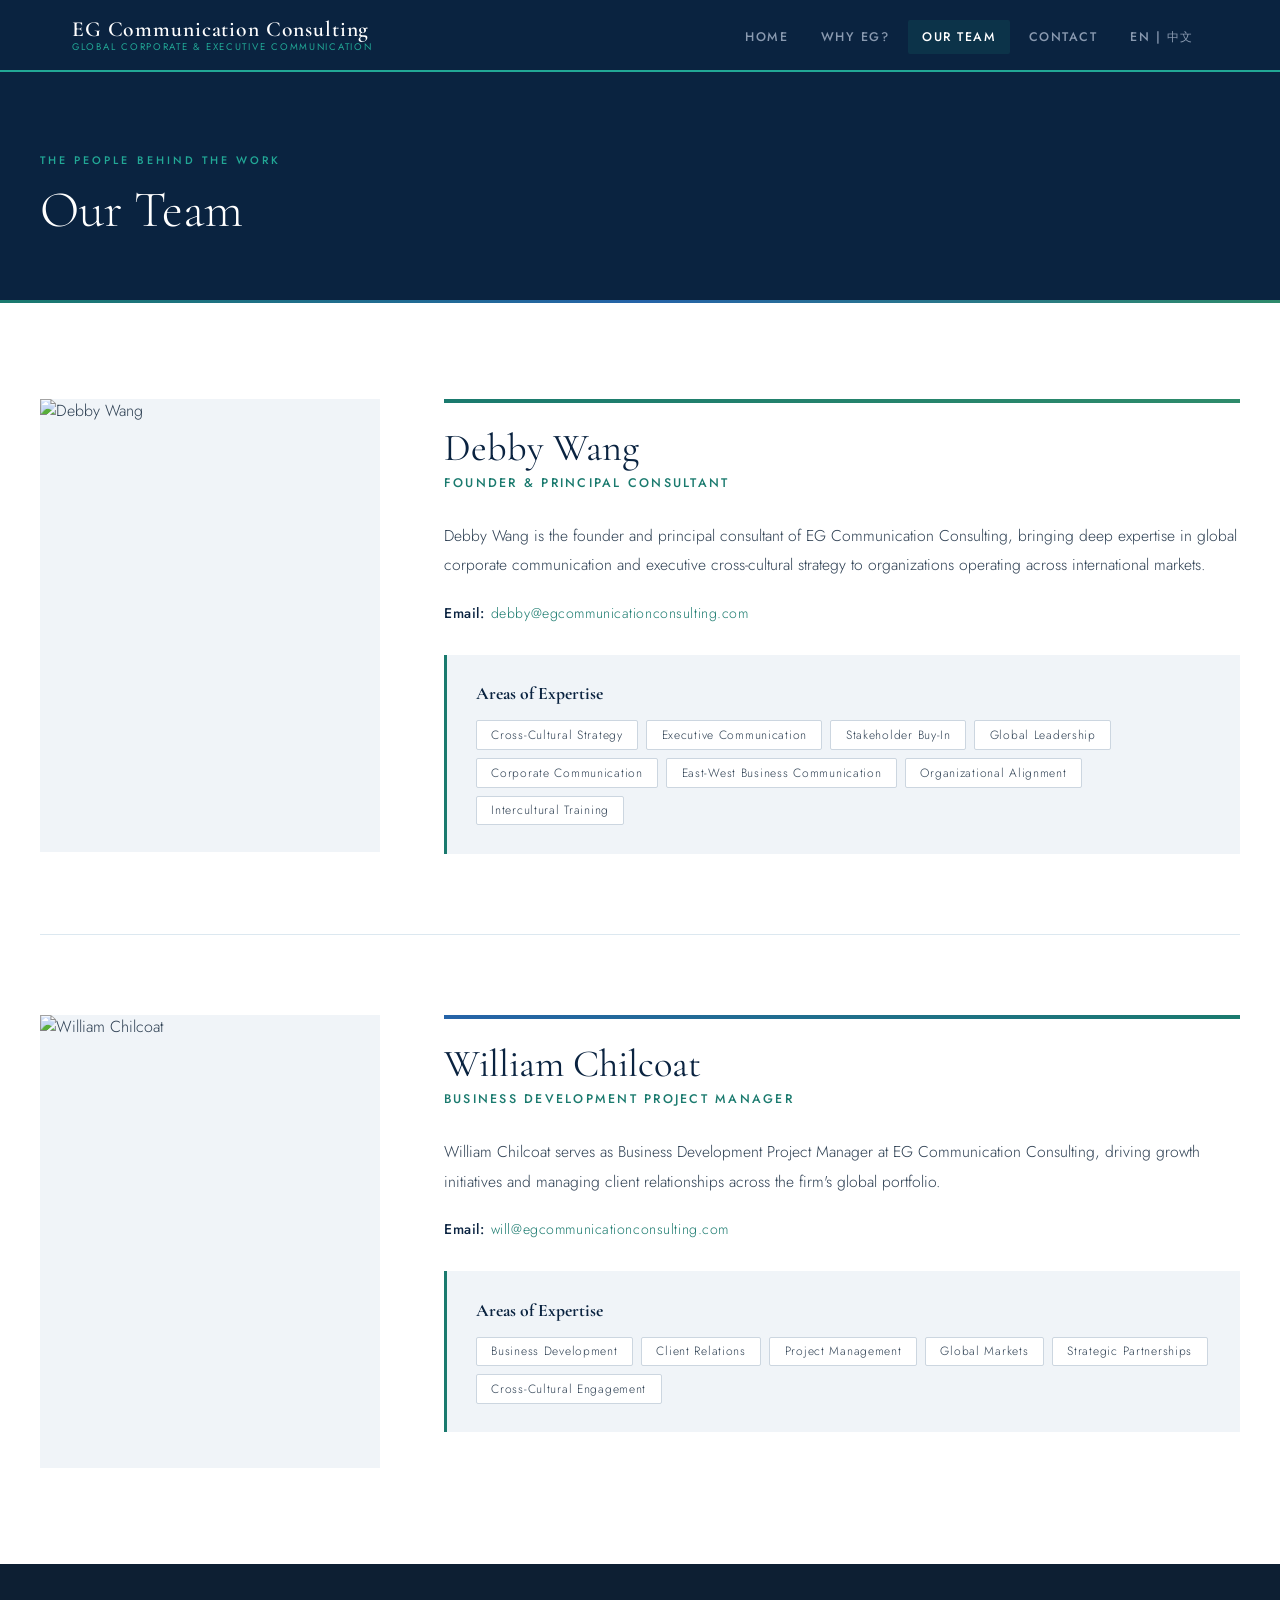
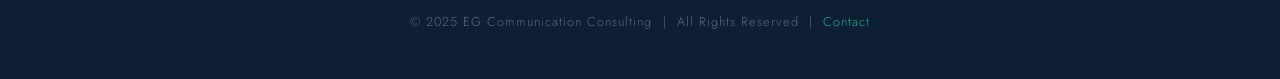
==== commit 87261aa5: "Add files via upload" ====
--- a/our-team.html
+++ b/our-team.html
@@ -26,6 +26,17 @@
       object-fit: cover;
       object-position: center top;
       display: block;
+    }
+    .team-email {
+      margin-top: 1.4rem;
+      font-size: 0.88rem;
+      color: var(--teal);
+      letter-spacing: 0.04em;
+    }
+    .team-email span {
+      font-weight: 500;
+      color: var(--navy);
+      margin-right: 0.4rem;
     }
     @media (max-width: 900px) {
       .team-member { grid-template-columns: 1fr; }
@@ -64,7 +75,7 @@
       <!-- DEBBY WANG -->
       <div class="team-member">
         <div class="team-photo">
-          <img src="images/Debby_Wang.png" alt="Debby Wang" />
+          <img src="Debby_Wang.png" alt="Debby Wang" />
         </div>
         <div class="team-bio-col">
           <div class="team-accent-bar"></div>
@@ -72,10 +83,8 @@
           <p class="team-title">Founder &amp; Principal Consultant</p>
           <div class="team-bio">
             <p>Debby Wang is the founder and principal consultant of EG Communication Consulting, bringing deep expertise in global corporate communication and executive cross-cultural strategy to organizations operating across international markets.</p>
-            <p>[Add Debby's professional background here — career history, organizations worked with, and regions or markets where she has expertise.]</p>
-            <p>[Add her personal story or philosophy — what drives her approach to cross-cultural communication and what makes her methodology distinctive.]</p>
-            <p>[Add education, languages spoken, publications, speaking engagements, or other relevant credentials here.]</p>
           </div>
+          <p class="team-email"><span>Email:</span>debby@egcommunicationconsulting.com</p>
           <div class="team-expertise">
             <h4>Areas of Expertise</h4>
             <div class="expertise-tags">
@@ -95,7 +104,7 @@
       <!-- WILLIAM CHILCOAT -->
       <div class="team-member">
         <div class="team-photo">
-          <img src="images/William_Chilcoat.jpg" alt="William Chilcoat" />
+          <img src="William_Chilcoat.jpg" alt="William Chilcoat" />
         </div>
         <div class="team-bio-col">
           <div class="team-accent-bar" style="background: linear-gradient(90deg, var(--blue-mid), var(--teal));"></div>
@@ -103,10 +112,8 @@
           <p class="team-title">Business Development Project Manager</p>
           <div class="team-bio">
             <p>William Chilcoat serves as Business Development Project Manager at EG Communication Consulting, driving growth initiatives and managing client relationships across the firm's global portfolio.</p>
-            <p>[Add William's professional background here — career history, organizations worked with, and areas of business development expertise.]</p>
-            <p>[Add his personal story or philosophy — what draws him to cross-cultural business development and what he brings to client engagements.]</p>
-            <p>[Add education, languages spoken, certifications, or other relevant credentials here.]</p>
           </div>
+          <p class="team-email"><span>Email:</span>will@egcommunicationconsulting.com</p>
           <div class="team-expertise">
             <h4>Areas of Expertise</h4>
             <div class="expertise-tags">
@@ -129,4 +136,4 @@
   </footer>
 
 </body>
-</html>+</html>
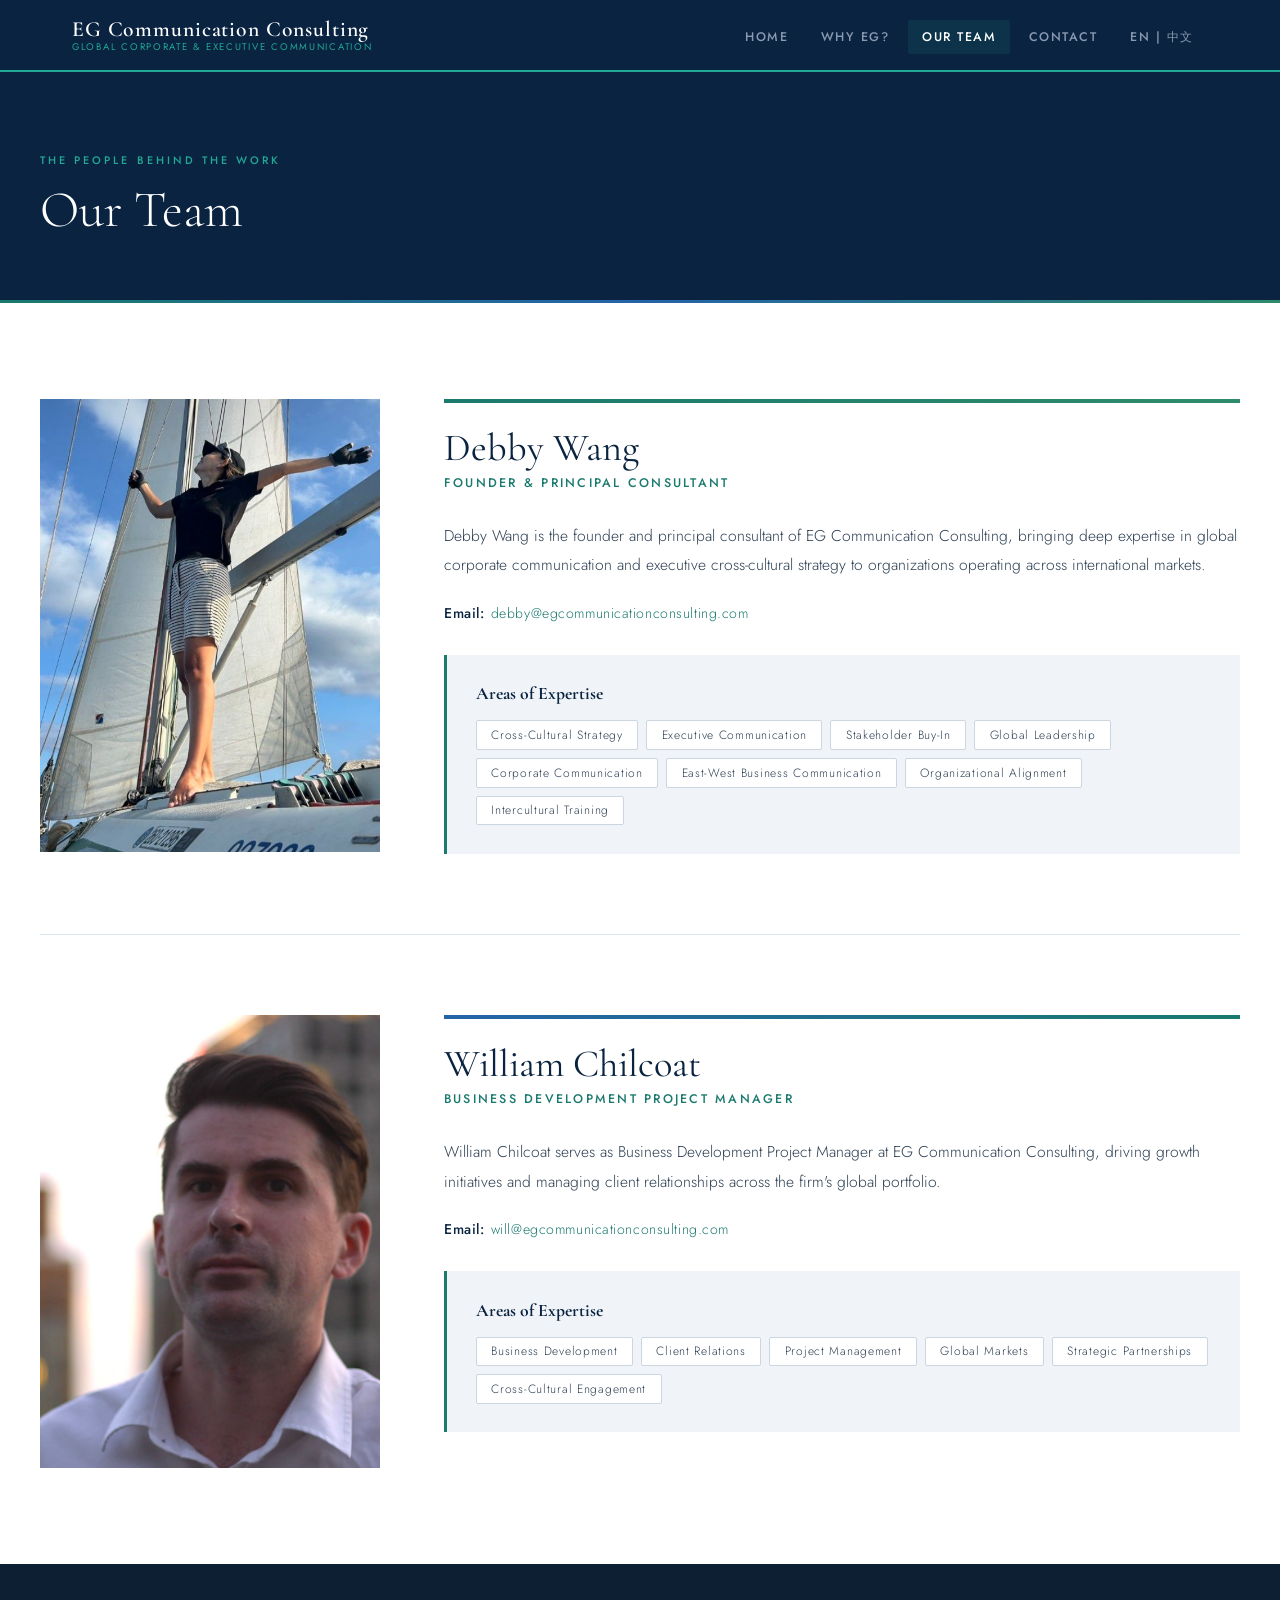
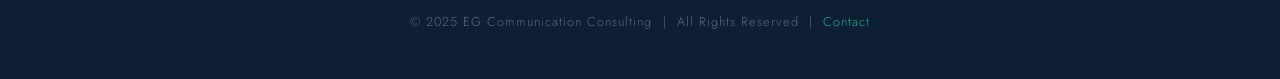
==== commit 1eee1a62: "Rename our-team_2.html to our-team.html" ====
--- a/our-team.html
+++ b/our-team.html
@@ -75,7 +75,7 @@
       <!-- DEBBY WANG -->
       <div class="team-member">
         <div class="team-photo">
-          <img src="Debby_Wang.png" alt="Debby Wang" />
+          <img src="images/Debby_Wang.png" alt="Debby Wang" />
         </div>
         <div class="team-bio-col">
           <div class="team-accent-bar"></div>
@@ -104,7 +104,7 @@
       <!-- WILLIAM CHILCOAT -->
       <div class="team-member">
         <div class="team-photo">
-          <img src="William_Chilcoat.jpg" alt="William Chilcoat" />
+          <img src="images/William_Chilcoat.jpg" alt="William Chilcoat" />
         </div>
         <div class="team-bio-col">
           <div class="team-accent-bar" style="background: linear-gradient(90deg, var(--blue-mid), var(--teal));"></div>
